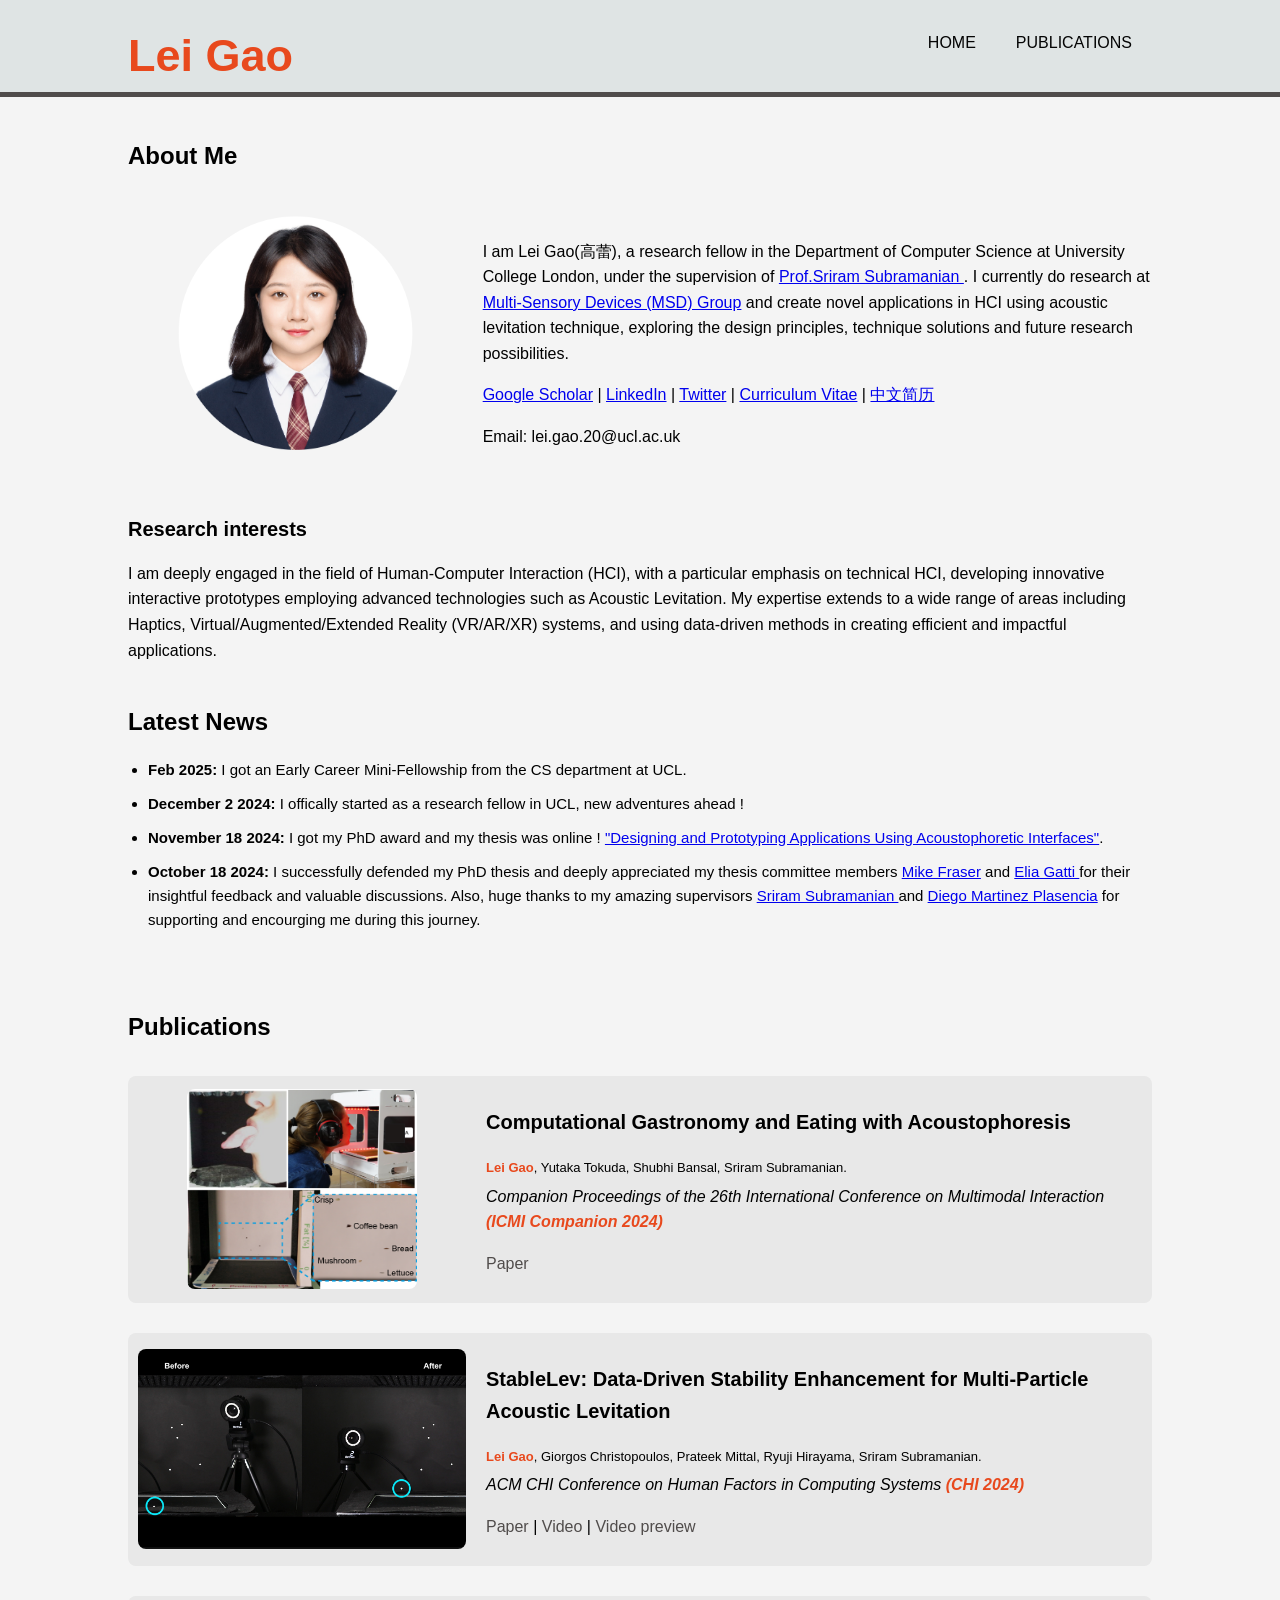
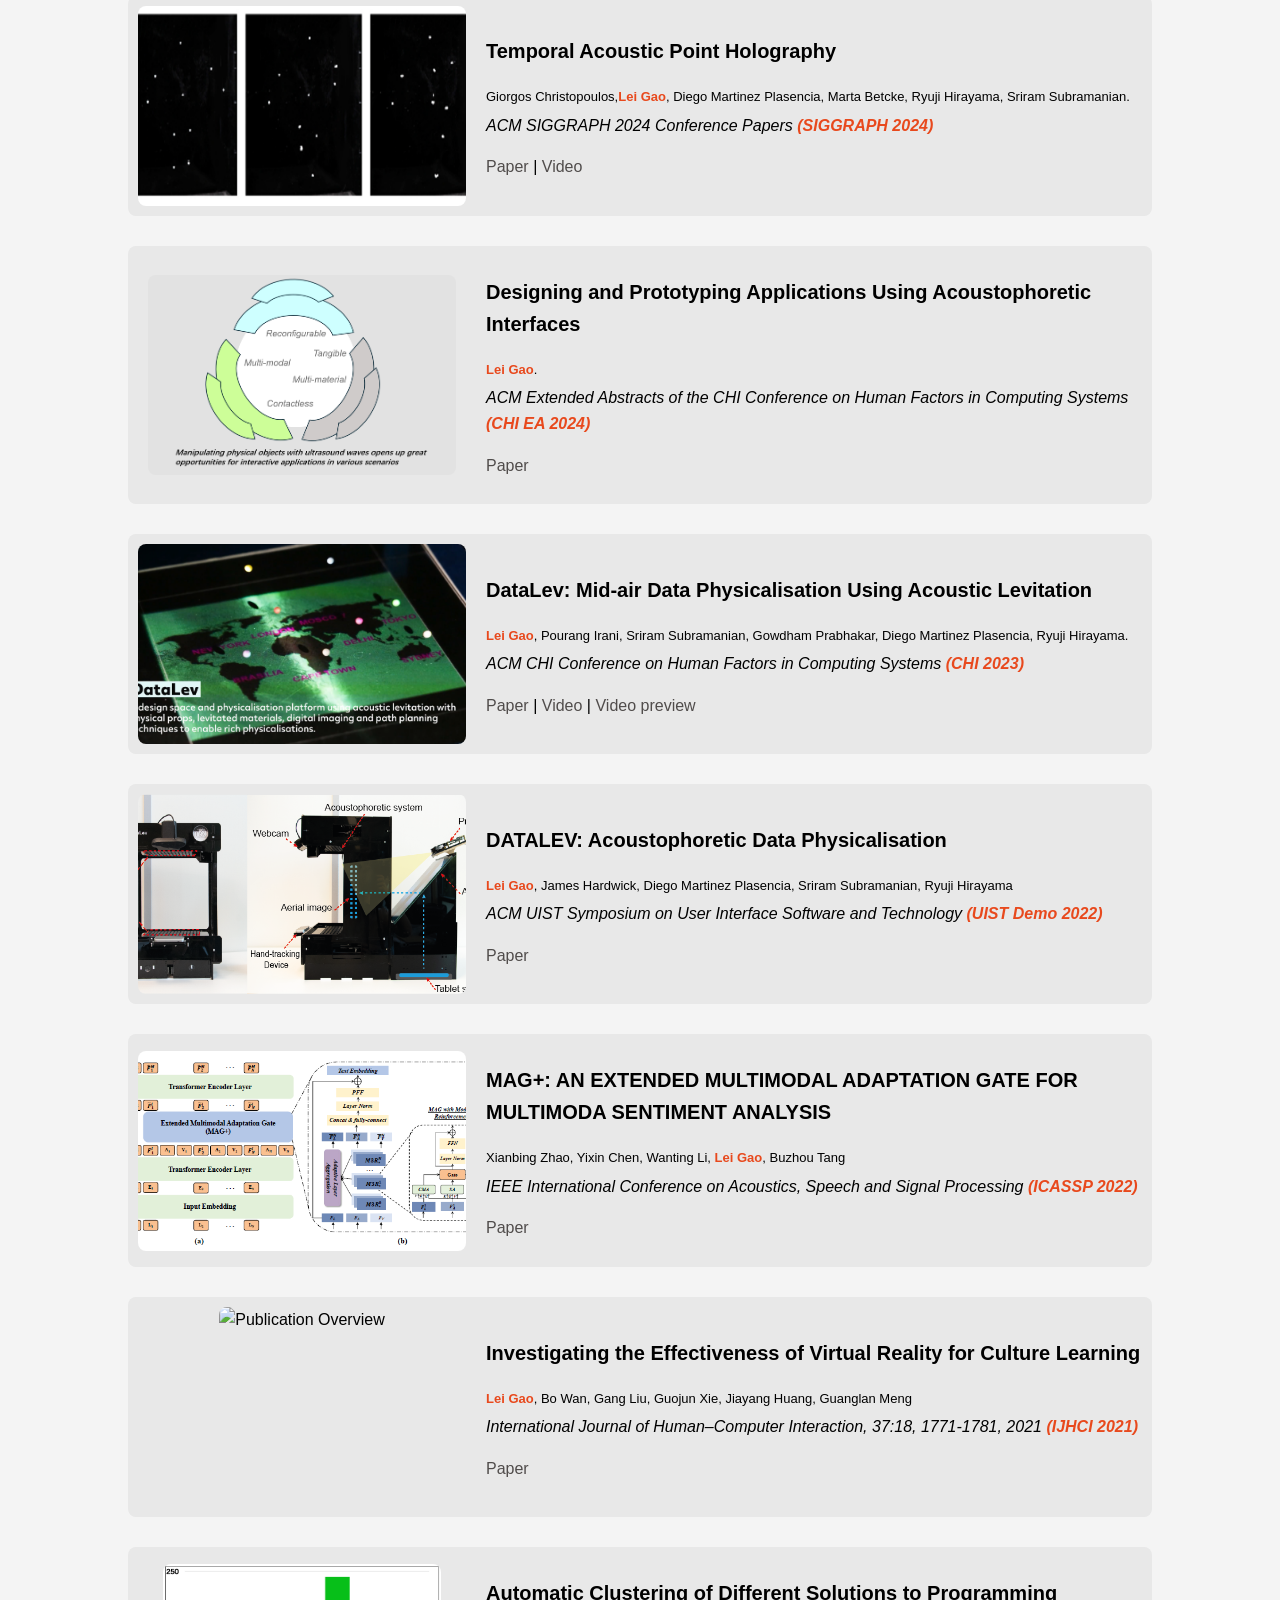
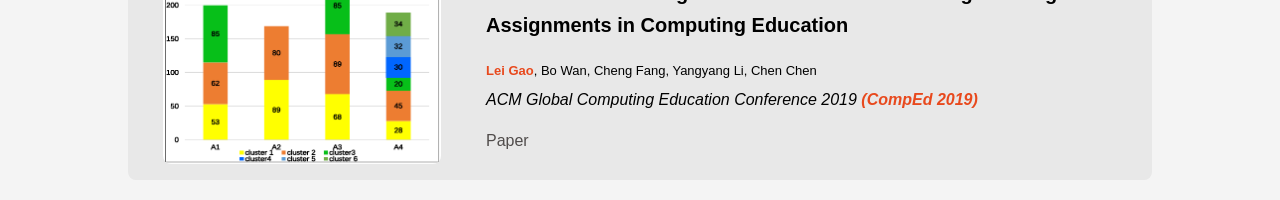
==== index.html @ 7f90e89c "Update CV" ====
<!DOCTYPE html>
<html>
<head>
    <title>Lei Gao's personal page</title>
    <style>
        body {
            font-family: Arial, sans-serif;
            line-height: 1.6;
            margin: 0;
            padding: 0;
            background-color: #f4f4f4;
        }

        .container {
            width: 80%;
            margin: auto;
            overflow: hidden;
           
        }

        header {
            background: #dfe4e4;
            color: white;
            padding-top: 20px;
            min-height: 70px;
            border-bottom: #504c4b 5px solid;
        }

        header a {
            color: #040404;
            text-decoration: none;
            text-transform: uppercase;
            font-size: 16px;
        }

        header ul {
            padding: 0;
            margin: 0;
            list-style: none;
            overflow: hidden;
        }

        header li {
            float: left;
            display: inline;
            padding: 0 20px 0 20px;
        }

        header #branding {
            float: left;
        }

        header #branding h1 {
            margin: 0;
            
        }

        header nav {
            float: right;
            margin-top: 10px;
        }

        header .highlight, header .current a {
            color: #e8491d;
            font-weight: bold;
            font-size: 45px;
        }

        header a:hover {
            color: #e8491d;
            font-weight: bold;
        }
        /* Additional styles for About Me section */
        .section-spacing
        {
            margin-top: 20px;
            margin-bottom: 40px;
        }


        .about-me {
            display: flex;
            align-items: center;
            margin-top: 30px;
        }

        .about-me .portrait {
            flex: 1;
            text-align: center;
        }

        .about-me .portrait img {
            border-radius: 50%;
            width: 250px;  /* Shrink portrait */
            height: 250px;
            object-fit: cover;
            margin-bottom: 20px; /* Add margin for spacing */
        }

        .about-me .info {
            flex: 2;
            padding-left: 20px;
        }

        .research-interest {
            margin-top: 30px;
        }

        .research-interest h3 {
            font-size: 20px;
            margin-bottom: 10px;
        }

        /* News Section */
        .news-section {
            margin-top: 40px;
        }

        .news-section h3 {
            font-size: 24px;
            margin-bottom: 15px;
            font-weight: bold;
        }

        .news-list {
            list-style-type: disc;
            padding-left: 20px;
        }

        .news-list li {
            margin-bottom: 10px;
            font-size: 15px;
        }

        .news-list strong {
            font-weight: bold;
        }


        /* New styles for Publications section */
        .publication {
            display: flex;
            align-items: center;
            margin-bottom: 20px;
            padding: 10px;
            background-color: #e8e8e8;
            border-radius: 8px;
            margin-top: 30px;
        }

        .publication .pub-figure {
            flex: 1;
            width: auto;
            max-width: 350px; /* Fixed width for the figure */
            height: 200px; /* Fixed height for the figure */
            text-align: center;
            overflow: hidden; /*prevents the overflow issues*/
            display: flex;
            align-items: center;
            justify-content: center;

            
        }

        .publication .pub-figure img {
            max-width: 100%;
            height: 100%;
            object-fit: cover; /* This will zoom in/out the image to cover the area */
            border-radius: 8px;
        }

        .publication .pub-info {
            flex: 2;
            padding-left: 20px;
        }

        .pub-info .title {
            font-weight: bold;
            font-size: 20px; 
        }

        .pub-info .authors {
            margin: 5px 0;
            font-size: 13px;
        }

        .pub-info .authors .highlight {
            font-weight: bold;
            color: #e8491d;
        }

        .pub-info .venue {
            font-style: italic;
            margin: 5px 0;
        }

        .pub-info .venue .highlight {
            font-weight: bold;
            color: #e8491d;
        }

        .pub-info a {
            text-decoration: none;
            color: #504c4b;
        }
        .pub-info a:hover {
            color: #e8491d; /* Color change on hover */
            text-decoration: underline; /* Underline on hover */
        }


    </style>
</head>
<body>
    <header>
        <div class="container">
            <div id="branding">
                <h1><span class="highlight">Lei Gao</span></h1>
            </div>
            <nav>
                <ul>
                    <li><a href="#Home">Home</a></li>
                    <!--<li><a href="#Research">Research</a></li>-->
                    <li><a href="#Publications">Publications</a></li>
                    
                </ul>
            </nav>
        </div>
    </header>

    <section id="Home" class="section-spacing">
        <div class="container" >
            <h2>About Me</h2>
            <div class="about-me">
                <div class="portrait">
                    <!-- Replace 'your-portrait.jpg' with your actual image file -->
                    <img src="my-portrait.png" alt="Lei Gao Portrait">
                </div>
                <div class="info">
                    <p>I am Lei Gao(高蕾), a research fellow in the Department of Computer Science at University College London, under the supervision of <a href=https://subramaniansri.github.io/ target="_blank"> Prof.Sriram Subramanian </a>. 
                        I currently do research at <a href=https://www.ucl.ac.uk/computer-science/research/research-groups/multi-sensory-devices>Multi-Sensory Devices (MSD) Group</a>  
                          and create novel applications in HCI using acoustic levitation technique, exploring the design principles, technique solutions and future research possibilities.</p>
                         
                         <p>
                            <a href="https://scholar.google.com/citations?user=eW2SUasAAAAJ&hl=en" target="_blank">Google Scholar</a> |
                            <a href="https://linkedin.com/in/leigao-oriana" target="_blank">LinkedIn</a> |
                            <a href="https://twitter.com/LeiGao_Oriana" target="_blank">Twitter</a> |
                            <a href="LeiGao_CV_English202504.pdf" target="_blank">Curriculum Vitae</a> |
                            <a href="LeiGao_CV_Chinese202504.pdf" target="_blank">中文简历</a>
                        </p>
                        <P>Email: lei.gao.20@ucl.ac.uk</P>

                </div>
            </div>

        <!-- Research Interest Section -->
        <div class="research-interest">
            <h3>Research interests</h3>
            <p>I am deeply engaged in the field of Human-Computer Interaction (HCI), with a particular emphasis on technical HCI, developing innovative interactive prototypes 
                employing advanced technologies such as Acoustic Levitation. My expertise extends to a wide range of areas including Haptics, 
                Virtual/Augmented/Extended Reality (VR/AR/XR) systems, and using data-driven methods in creating efficient and impactful applications.</p>
        </div>
        <!-- New Section: News -->
        <div class="news-section">
            <h3>Latest News</h3>
            <ul class="news-list">
                <li><strong>Feb 2025:</strong> I got an Early Career Mini-Fellowship from the CS department at UCL. </li>
                <li><strong>December 2 2024:</strong> I offically started as a research fellow in UCL, new adventures ahead !</li>
                <li><strong>November 18 2024:</strong> I got my PhD award and my thesis was online ! <a href=https://discovery.ucl.ac.uk/id/eprint/10200173/ target="_blank">"Designing and Prototyping Applications Using Acoustophoretic Interfaces"</a>.</li>
                <li><strong>October 18 2024:</strong> I successfully defended my PhD thesis and deeply appreciated my thesis committee members <a href=https://research-information.bris.ac.uk/en/persons/mike-fraser target="_blank">Mike Fraser</a> and <a href=https://profiles.ucl.ac.uk/93101-elia-gatti target="_blank">Elia Gatti </a> for their insightful feedback and valuable discussions. Also, huge thanks to my amazing supervisors <a href=https://subramaniansri.github.io/ target="_blank">Sriram Subramanian </a> and <a href=https://profiles.ucl.ac.uk/78485-diego-martinez-plasencia target="_blank">Diego Martinez Plasencia</a> for supporting and encourging me during this journey.</li>
            </ul>
        </div>
        </div>
    </section>

    <section id="Publications">
        <div class="container">
            <h2>Publications</h2>

            
            <div class="publication">
                <div class="pub-figure">
                   
                    <img src="ComputationalGastronomy_overview.png" alt="ComGas">
                </div>
                <div class="pub-info">
                    <p class="title">Computational Gastronomy and Eating with Acoustophoresis</p>
                    <p class="authors"><span class="highlight">Lei Gao</span>, Yutaka Tokuda, Shubhi Bansal, Sriram Subramanian.</p>
                    <p class="venue">Companion Proceedings of the 26th International Conference on Multimodal Interaction <span class="highlight">(ICMI Companion 2024)</span></p>
                    <p><a href="https://doi.org/10.1145/3686215.3686218" target="_blank">Paper</a> </p>
                </div>
            </div>

            <div class="publication">
                <div class="pub-figure">
                   
                    <img src="StableLev_overview.png" alt="StableLev">
                </div>
                <div class="pub-info">
                    <p class="title">StableLev: Data-Driven Stability Enhancement for Multi-Particle Acoustic Levitation</p>
                    <p class="authors"><span class="highlight">Lei Gao</span>, Giorgos Christopoulos, Prateek Mittal, Ryuji Hirayama, Sriram Subramanian.</p>
                    <p class="venue">ACM CHI Conference on Human Factors in Computing Systems <span class="highlight">(CHI 2024)</span></p>
                    <p><a href="https://doi.org/10.1145/3613904.3642286" target="_blank">Paper</a> | <a href="https://www.youtube.com/watch?v=Q9S14yGygNo" target="_blank">Video</a> | <a href="https://www.youtube.com/" target="_blank"> Video preview</a> </p>
                </div>
            </div>

            <div class="publication">
                <div class="pub-figure">
                   
                    <img src="Temporal_overview.png" alt="Temporal">
                </div>
                <div class="pub-info">
                    <p class="title">Temporal Acoustic Point Holography</p>
                    <p class="authors">Giorgos Christopoulos,<span class="highlight">Lei Gao</span>, Diego Martinez Plasencia, Marta Betcke, Ryuji Hirayama, Sriram Subramanian.</p>
                    <p class="venue">ACM SIGGRAPH 2024 Conference Papers <span class="highlight">(SIGGRAPH 2024)</span></p>
                    <p><a href="https://doi.org/10.1145/3641519.3657443" target="_blank">Paper</a> | <a href="https://www.youtube.com/" target="_blank">Video</a> </p>
                </div>
            </div>


            <div class="publication">
                <div class="pub-figure">
                   
                    <img src="DC_overview.png" alt="DC">
                </div>
                <div class="pub-info">
                    <p class="title">Designing and Prototyping Applications Using Acoustophoretic Interfaces</p>
                    <p class="authors"><span class="highlight">Lei Gao</span>.</p>
                    <p class="venue">ACM Extended Abstracts of the CHI Conference on Human Factors in Computing Systems <span class="highlight">(CHI EA 2024)</span></p>
                    <p><a href="https://doi.org/10.1145/3613905.3651135" target="_blank">Paper</a> </p>
                </div>
            </div>
        
            <div class="publication">
                <div class="pub-figure">
                   
                    <img src="DataLev_overview.png" alt="DataLev">
                </div>
                <div class="pub-info">
                    <p class="title">DataLev: Mid-air Data Physicalisation Using Acoustic Levitation</p>
                    <p class="authors"><span class="highlight">Lei Gao</span>, Pourang Irani, Sriram Subramanian, Gowdham Prabhakar, Diego Martinez Plasencia, Ryuji Hirayama.</p>
                    <p class="venue">ACM CHI Conference on Human Factors in Computing Systems <span class="highlight">(CHI 2023)</span></p>
                    <p><a href="https://dl.acm.org/doi/abs/10.1145/3544548.3581016" target="_blank">Paper</a> | <a href="https://www.youtube.com/watch?v=rcpRxDptM5w&ab_channel=Multi-SensoryDevicesGroup" target="_blank">Video</a> | <a href="https://www.youtube.com/watch?v=LtFFaiOxqZ0&ab_channel=ACMSIGCHI" target="_blank"> Video preview</a> </p>
                </div>
            </div>

            <div class="publication">
                <div class="pub-figure">
                
                    <img src="DataLev_demo_overview.png" alt="Publication Overview">
                </div>
                <div class="pub-info">
                    <p class="title">DATALEV: Acoustophoretic Data Physicalisation</p>
                    <p class="authors"> <span class="highlight">Lei Gao</span>, James Hardwick, Diego Martinez Plasencia, Sriram Subramanian, Ryuji Hirayama</p>
                    <p class="venue">ACM UIST Symposium on User Interface Software and Technology <span class="highlight">(UIST Demo 2022)</span></p>
                    <p><a href="https://dl.acm.org/doi/abs/10.1145/3526114.3558638" target="_blank">Paper</a> </p>
                </div>
            </div>

            <div class="publication">
                <div class="pub-figure">
                 
                    <img src="MAG_overview.png" alt="Publication Overview">
                </div>
                <div class="pub-info">
                    <p class="title">MAG+: AN EXTENDED MULTIMODAL ADAPTATION GATE FOR MULTIMODA SENTIMENT ANALYSIS</p>
                    <p class="authors">Xianbing Zhao, Yixin Chen, Wanting Li, <span class="highlight">Lei Gao</span>, Buzhou Tang</p>
                    <p class="venue">IEEE International Conference on Acoustics, Speech and Signal Processing <span class="highlight">(ICASSP 2022)</span></p>
                    <p><a href="https://ieeexplore.ieee.org/abstract/document/9746536" target="_blank">Paper</a> </p>
                </div>
            </div>

            <div class="publication">
                <div class="pub-figure">
                
                    <img src="VRculture_overview.png" alt="Publication Overview">
                </div>
                <div class="pub-info">
                    <p class="title">Investigating the Effectiveness of Virtual Reality for Culture Learning</p>
                    <p class="authors"><span class="highlight">Lei Gao</span>, Bo Wan, Gang Liu, Guojun Xie, Jiayang Huang, Guanglan Meng</p>
                    <p class="venue">International Journal of Human–Computer Interaction, 37:18, 1771-1781, 2021 <span class="highlight">(IJHCI 2021)</span></p>
                    <p><a href="https://doi.org/10.1080/10447318.2021.1913858" target="_blank">Paper</a></p>
                </div>
            </div>

            <div class="publication">
                <div class="pub-figure">
   
                    <img src="Clustering_overview.png" alt="Publication Overview">
                </div>
                <div class="pub-info">
                    <p class="title">Automatic Clustering of Different Solutions to Programming Assignments in Computing Education</p>
                    <p class="authors"><span class="highlight">Lei Gao</span>, Bo Wan, Cheng Fang, Yangyang Li, Chen Chen</p>
                    <p class="venue">ACM Global Computing Education Conference 2019 <span class="highlight">(CompEd 2019)</span></p>
                    <p><a href="https://dl.acm.org/doi/abs/10.1145/3300115.3309515" target="_blank">Paper</a></p>
                    
                </div>
            </div>

            <!-- End of publication block -->
        </div>
    </section>

</body>
</html>
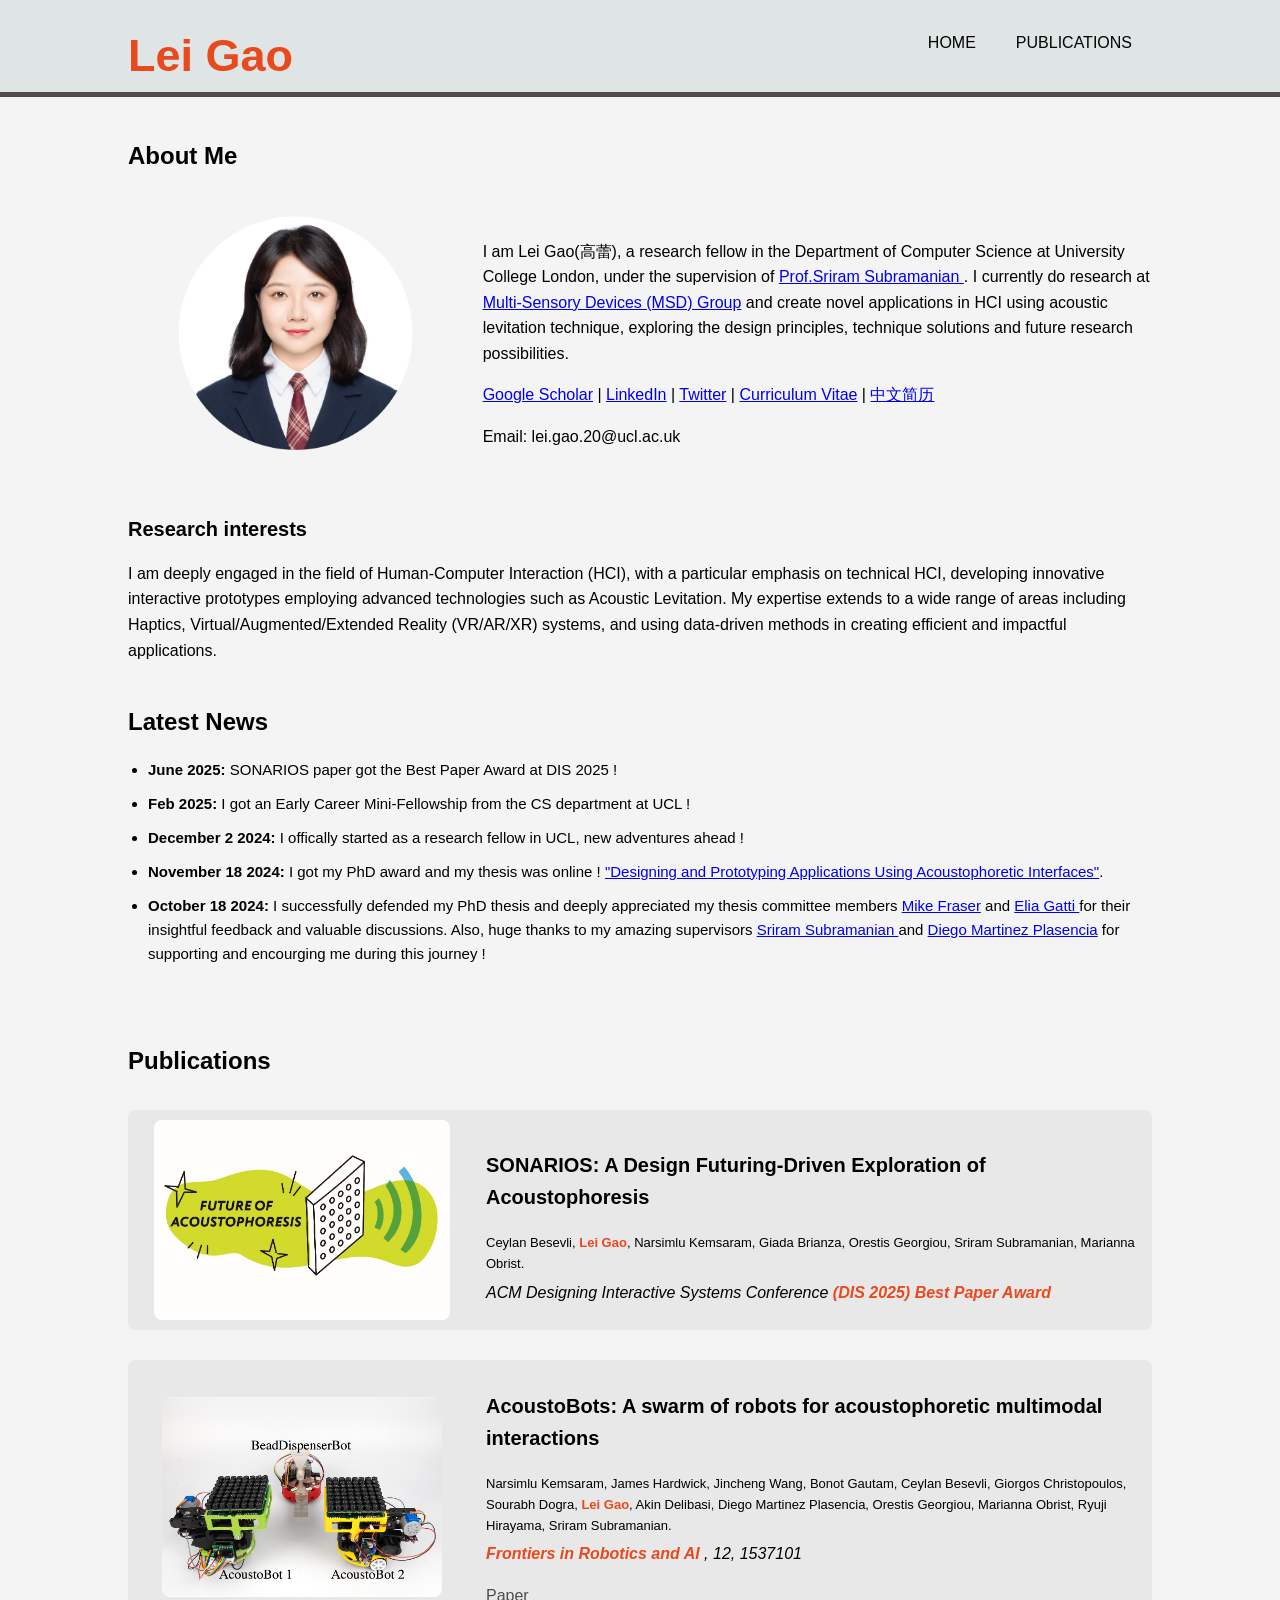
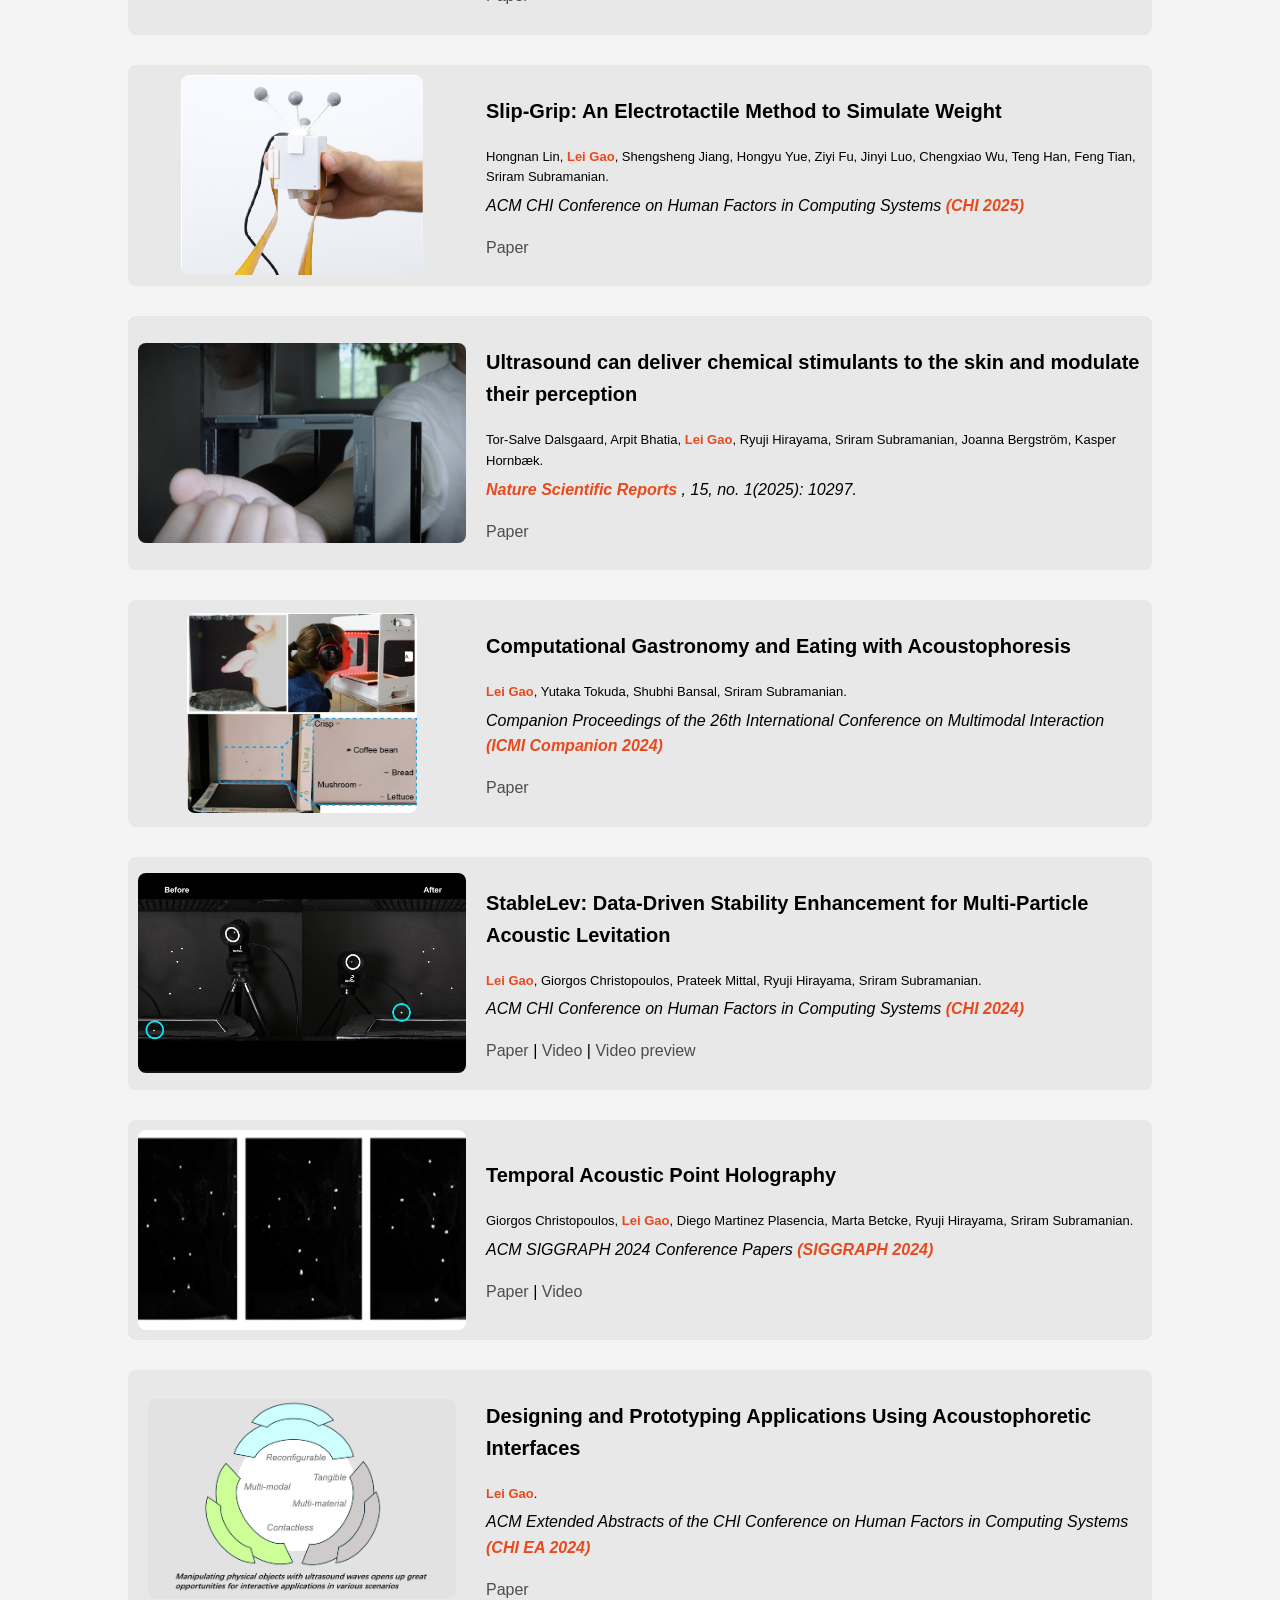
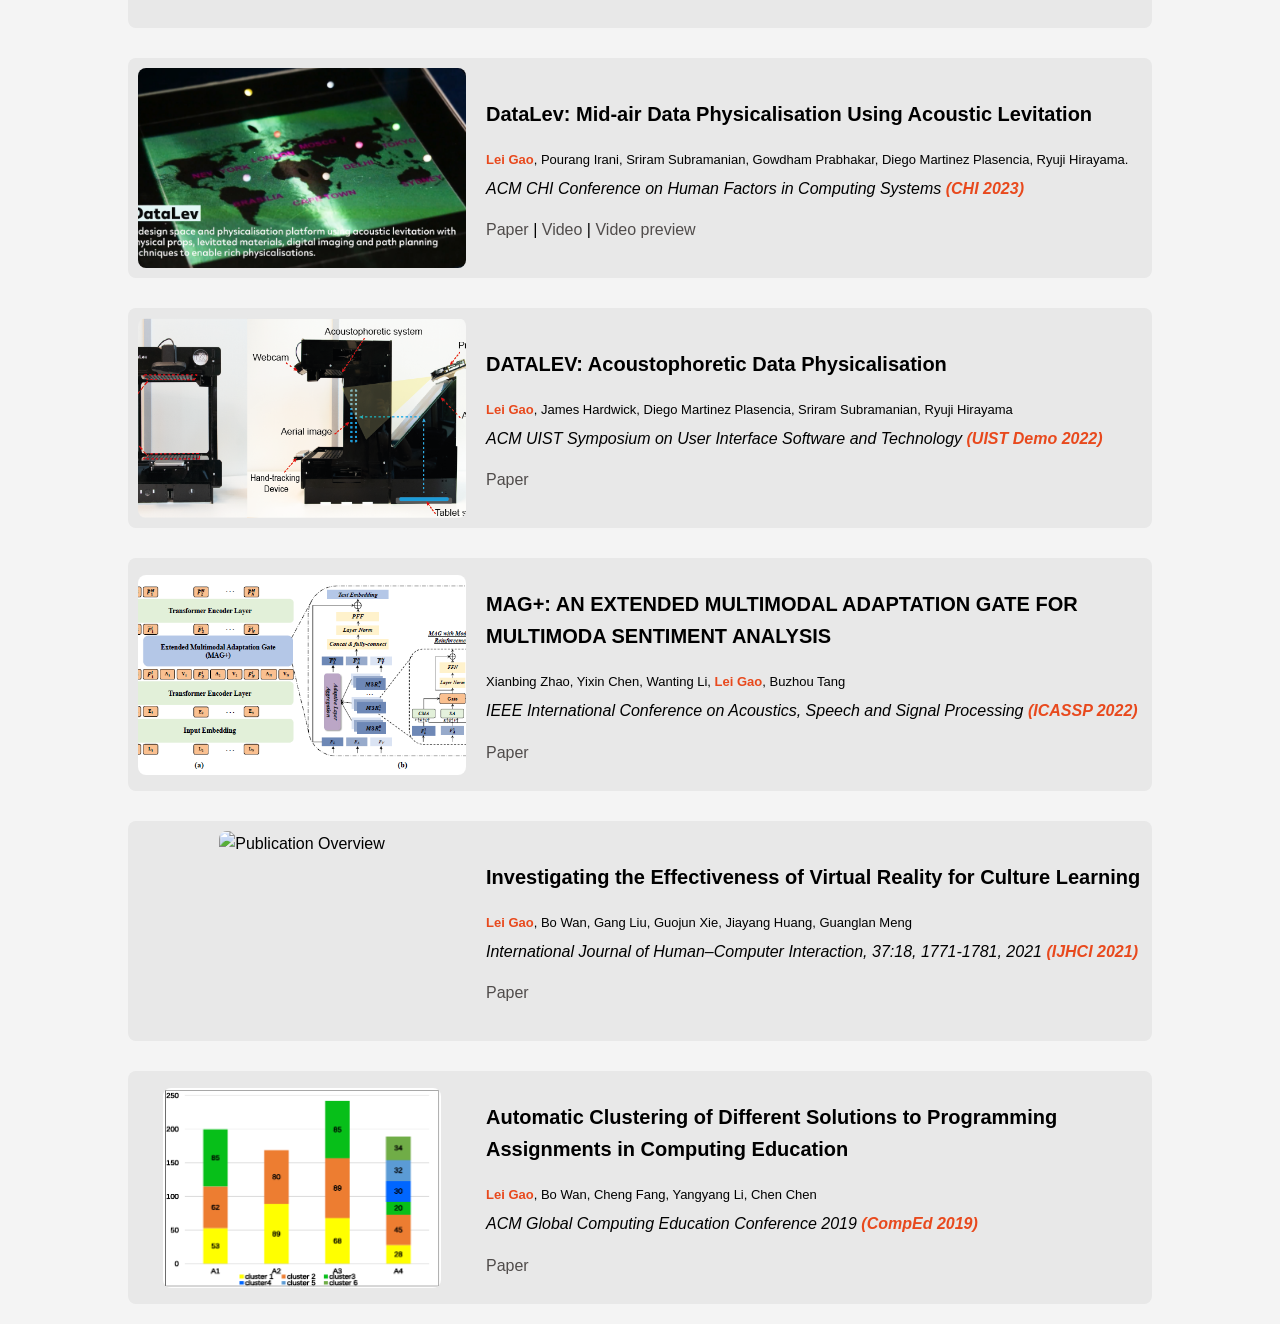
==== commit c2f8657e: "Update_202506" ====
--- a/index.html
+++ b/index.html
@@ -245,8 +245,8 @@
                             <a href="https://scholar.google.com/citations?user=eW2SUasAAAAJ&hl=en" target="_blank">Google Scholar</a> |
                             <a href="https://linkedin.com/in/leigao-oriana" target="_blank">LinkedIn</a> |
                             <a href="https://twitter.com/LeiGao_Oriana" target="_blank">Twitter</a> |
-                            <a href="LeiGao_CV_English202504.pdf" target="_blank">Curriculum Vitae</a> |
-                            <a href="LeiGao_CV_Chinese202504.pdf" target="_blank">中文简历</a>
+                            <a href="LeiGao_CV_English202506.pdf" target="_blank">Curriculum Vitae</a> |
+                            <a href="LeiGao_CV_Chinese202506.pdf" target="_blank">中文简历</a>
                         </p>
                         <P>Email: lei.gao.20@ucl.ac.uk</P>
 
@@ -264,10 +264,11 @@
         <div class="news-section">
             <h3>Latest News</h3>
             <ul class="news-list">
-                <li><strong>Feb 2025:</strong> I got an Early Career Mini-Fellowship from the CS department at UCL. </li>
+                <li><strong>June 2025:</strong> SONARIOS paper got the Best Paper Award at DIS 2025 ! </li>
+                <li><strong>Feb 2025:</strong> I got an Early Career Mini-Fellowship from the CS department at UCL ! </li>
                 <li><strong>December 2 2024:</strong> I offically started as a research fellow in UCL, new adventures ahead !</li>
                 <li><strong>November 18 2024:</strong> I got my PhD award and my thesis was online ! <a href=https://discovery.ucl.ac.uk/id/eprint/10200173/ target="_blank">"Designing and Prototyping Applications Using Acoustophoretic Interfaces"</a>.</li>
-                <li><strong>October 18 2024:</strong> I successfully defended my PhD thesis and deeply appreciated my thesis committee members <a href=https://research-information.bris.ac.uk/en/persons/mike-fraser target="_blank">Mike Fraser</a> and <a href=https://profiles.ucl.ac.uk/93101-elia-gatti target="_blank">Elia Gatti </a> for their insightful feedback and valuable discussions. Also, huge thanks to my amazing supervisors <a href=https://subramaniansri.github.io/ target="_blank">Sriram Subramanian </a> and <a href=https://profiles.ucl.ac.uk/78485-diego-martinez-plasencia target="_blank">Diego Martinez Plasencia</a> for supporting and encourging me during this journey.</li>
+                <li><strong>October 18 2024:</strong> I successfully defended my PhD thesis and deeply appreciated my thesis committee members <a href=https://research-information.bris.ac.uk/en/persons/mike-fraser target="_blank">Mike Fraser</a> and <a href=https://profiles.ucl.ac.uk/93101-elia-gatti target="_blank">Elia Gatti </a> for their insightful feedback and valuable discussions. Also, huge thanks to my amazing supervisors <a href=https://subramaniansri.github.io/ target="_blank">Sriram Subramanian </a> and <a href=https://profiles.ucl.ac.uk/78485-diego-martinez-plasencia target="_blank">Diego Martinez Plasencia</a> for supporting and encourging me during this journey !</li>
             </ul>
         </div>
         </div>
@@ -277,7 +278,58 @@
         <div class="container">
             <h2>Publications</h2>
 
-            
+            <div class="publication">
+                <div class="pub-figure">
+                   
+                    <img src="SONARIOS_overview.png" alt="Sonarios">
+                </div>
+                <div class="pub-info">
+                    <p class="title"> SONARIOS: A Design Futuring-Driven Exploration of Acoustophoresis</p>
+                    <p class="authors"> Ceylan Besevli, <span class="highlight">Lei Gao</span>, Narsimlu Kemsaram, Giada Brianza, Orestis Georgiou, Sriram Subramanian, Marianna Obrist.</p>
+                    <p class="venue"> ACM Designing Interactive Systems Conference <span class="highlight">(DIS 2025)</span> <span class="highlight">Best Paper Award</span></p>
+                </div>
+            </div>
+
+            <div class="publication">
+                <div class="pub-figure">
+                   
+                    <img src="AcoustoBots_overview.png" alt="AcoustoBots">
+                </div>
+                <div class="pub-info">
+                    <p class="title"> AcoustoBots: A swarm of robots for acoustophoretic multimodal interactions</p>
+                    <p class="authors">Narsimlu Kemsaram, James Hardwick, Jincheng Wang, Bonot Gautam, Ceylan Besevli, Giorgos Christopoulos, Sourabh Dogra, <span class="highlight">Lei Gao</span>,  Akin Delibasi, Diego Martinez Plasencia, Orestis Georgiou, Marianna Obrist, Ryuji Hirayama, Sriram Subramanian.</p>
+                    <p class="venue"><span class="highlight">Frontiers in Robotics and AI</span> , 12, 1537101 </p>
+                    <p><a href="https://doi.org/10.3389/frobt.2025.1537101" target="_blank">Paper</a> </p>
+                </div>
+            </div>
+
+            <div class="publication">
+                <div class="pub-figure">
+                   
+                    <img src="Slip-Grip_overview.png" alt="Slip-Grip">
+                </div>
+                <div class="pub-info">
+                    <p class="title"> Slip-Grip: An Electrotactile Method to Simulate Weight</p>
+                    <p class="authors"> Hongnan Lin, <span class="highlight">Lei Gao</span>, Shengsheng Jiang, Hongyu Yue, Ziyi Fu, Jinyi Luo, Chengxiao Wu, Teng Han, Feng Tian, Sriram Subramanian.</p>
+                    <p class="venue">ACM CHI Conference on Human Factors in Computing Systems <span class="highlight">(CHI 2025)</span></p>
+                    <p><a href="https://doi.org/10.1145/3706598.3713361" target="_blank">Paper</a> </p>
+                </div>
+            </div>
+
+            <div class="publication">
+                <div class="pub-figure">
+                   
+                    <img src="ChemicalHaptics_overview.png" alt="ChemicalHaptics">
+                </div>
+                <div class="pub-info">
+                    <p class="title"> Ultrasound can deliver chemical stimulants to the skin and modulate their perception</p>
+                    <p class="authors">Tor-Salve Dalsgaard, Arpit Bhatia, <span class="highlight">Lei Gao</span>,  Ryuji Hirayama, Sriram Subramanian, Joanna Bergström, Kasper Hornbæk.</p>
+                    <p class="venue"><span class="highlight">Nature Scientific Reports</span> , 15, no. 1(2025): 10297. </p>
+                    <p><a href="https://doi.org/10.1038/s41598-025-94463-7" target="_blank">Paper</a> </p>
+                </div>
+            </div>
+
+
             <div class="publication">
                 <div class="pub-figure">
                    
@@ -311,7 +363,7 @@
                 </div>
                 <div class="pub-info">
                     <p class="title">Temporal Acoustic Point Holography</p>
-                    <p class="authors">Giorgos Christopoulos,<span class="highlight">Lei Gao</span>, Diego Martinez Plasencia, Marta Betcke, Ryuji Hirayama, Sriram Subramanian.</p>
+                    <p class="authors">Giorgos Christopoulos, <span class="highlight">Lei Gao</span>, Diego Martinez Plasencia, Marta Betcke, Ryuji Hirayama, Sriram Subramanian.</p>
                     <p class="venue">ACM SIGGRAPH 2024 Conference Papers <span class="highlight">(SIGGRAPH 2024)</span></p>
                     <p><a href="https://doi.org/10.1145/3641519.3657443" target="_blank">Paper</a> | <a href="https://www.youtube.com/" target="_blank">Video</a> </p>
                 </div>
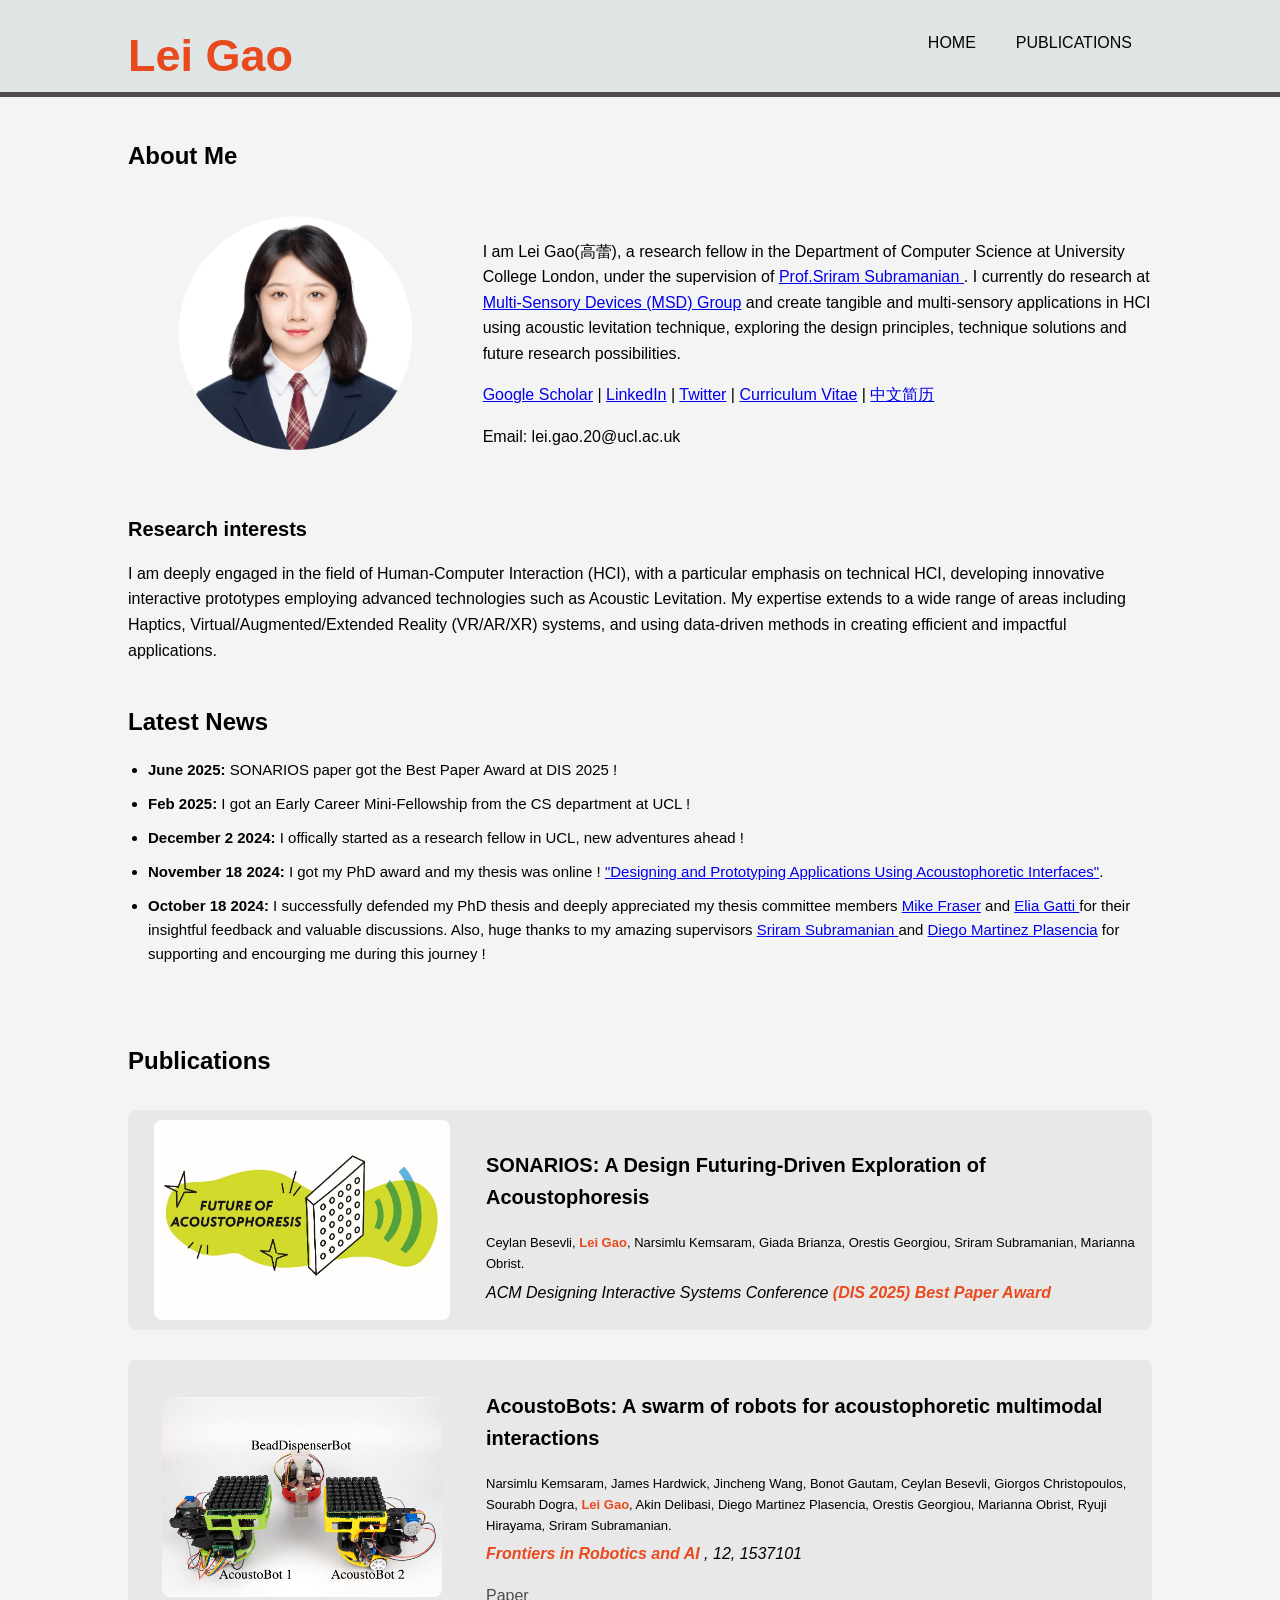
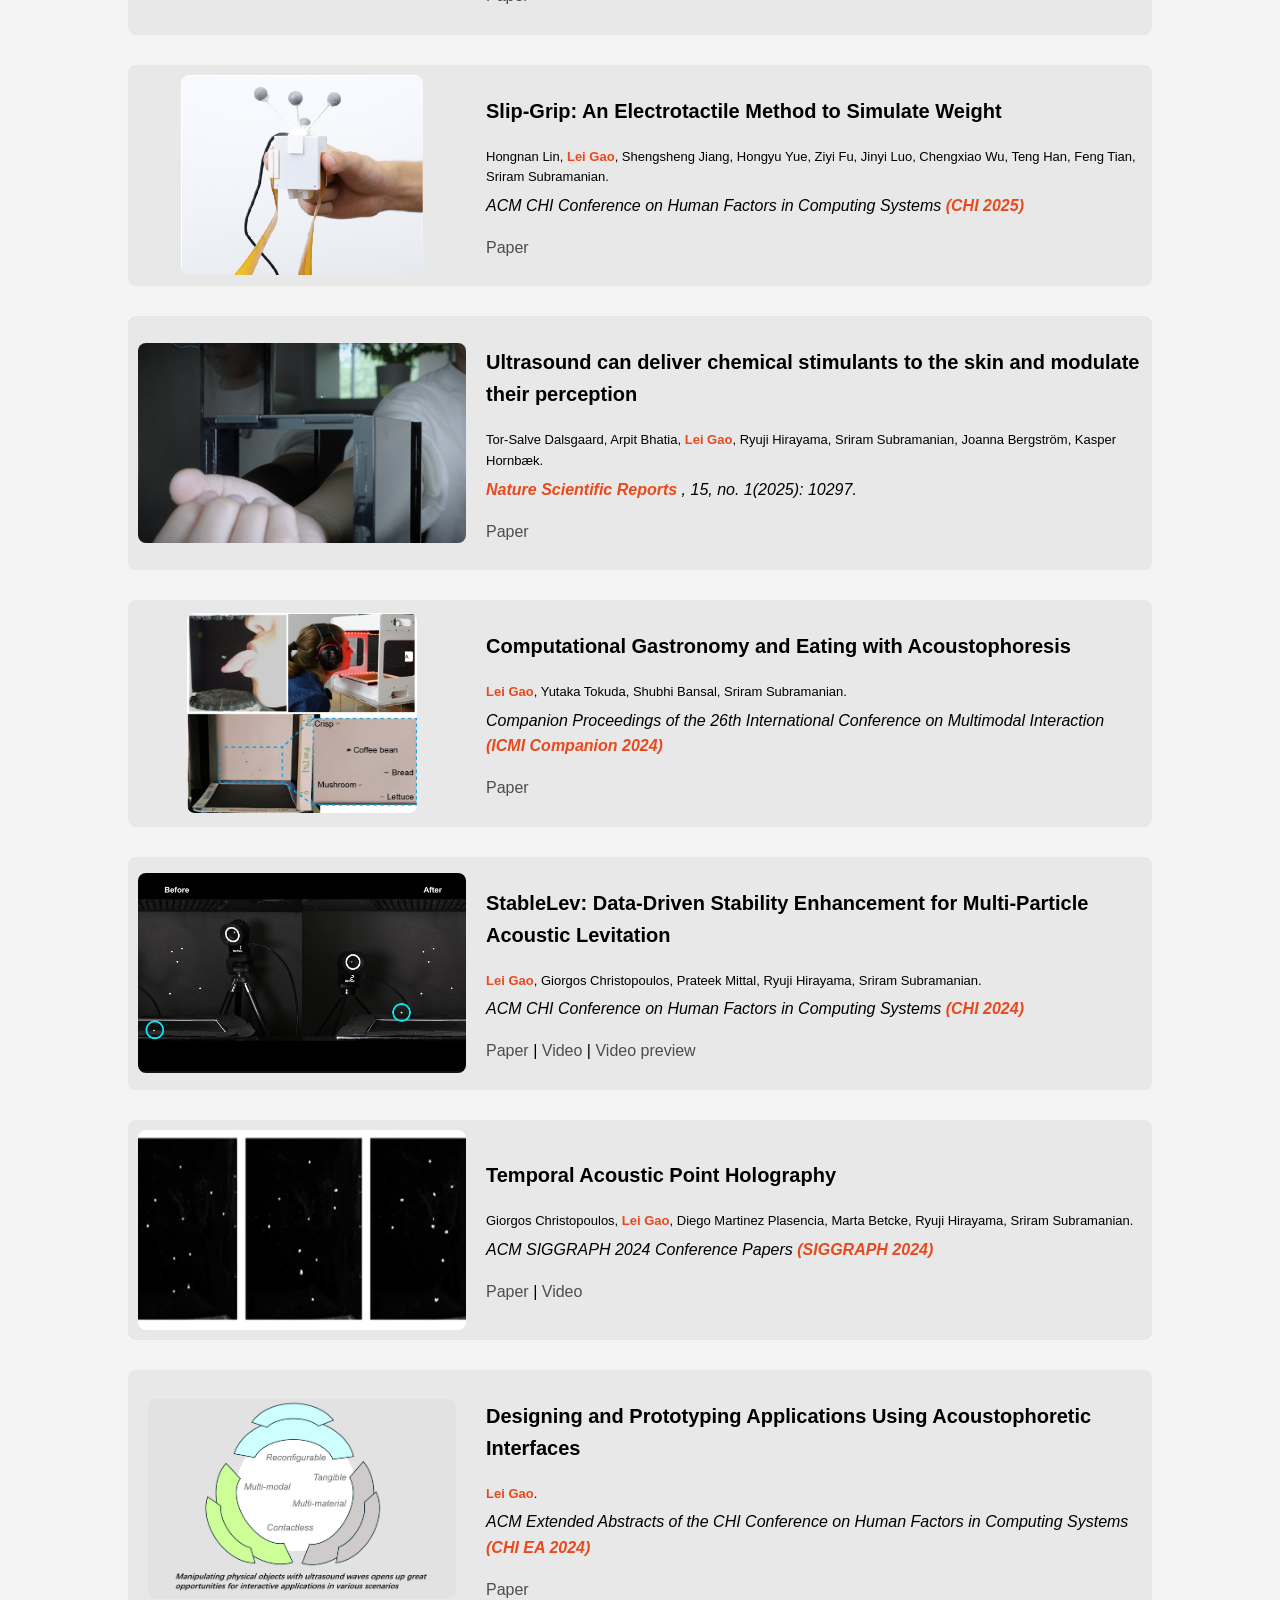
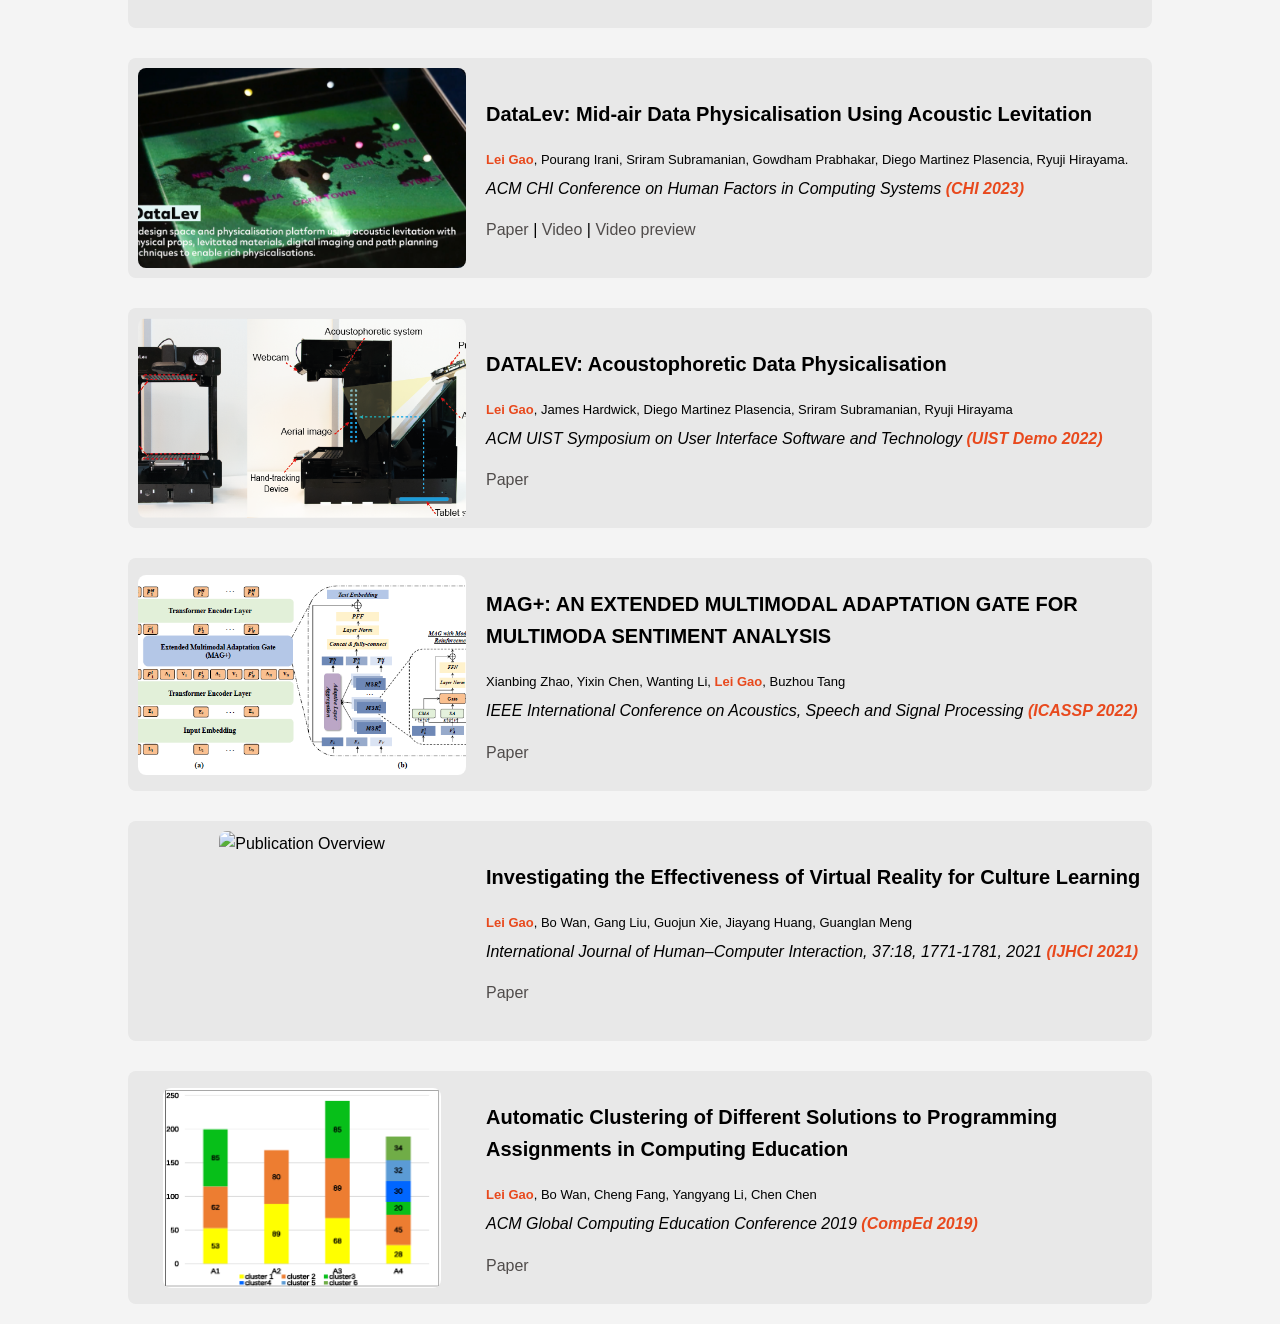
==== commit 9fd3a20b: "Update index.html update bio" ====
--- a/index.html
+++ b/index.html
@@ -239,14 +239,14 @@
                 <div class="info">
                     <p>I am Lei Gao(高蕾), a research fellow in the Department of Computer Science at University College London, under the supervision of <a href=https://subramaniansri.github.io/ target="_blank"> Prof.Sriram Subramanian </a>. 
                         I currently do research at <a href=https://www.ucl.ac.uk/computer-science/research/research-groups/multi-sensory-devices>Multi-Sensory Devices (MSD) Group</a>  
-                          and create novel applications in HCI using acoustic levitation technique, exploring the design principles, technique solutions and future research possibilities.</p>
+                          and create tangible and multi-sensory applications in HCI using acoustic levitation technique, exploring the design principles, technique solutions and future research possibilities.</p>
                          
                          <p>
                             <a href="https://scholar.google.com/citations?user=eW2SUasAAAAJ&hl=en" target="_blank">Google Scholar</a> |
                             <a href="https://linkedin.com/in/leigao-oriana" target="_blank">LinkedIn</a> |
                             <a href="https://twitter.com/LeiGao_Oriana" target="_blank">Twitter</a> |
-                            <a href="LeiGao_CV_English202506.pdf" target="_blank">Curriculum Vitae</a> |
-                            <a href="LeiGao_CV_Chinese202506.pdf" target="_blank">中文简历</a>
+                            <a href="LeiGao_CV_English202510.pdf" target="_blank">Curriculum Vitae</a> |
+                            <a href="LeiGao_CV_Chinese202510.pdf" target="_blank">中文简历</a>
                         </p>
                         <P>Email: lei.gao.20@ucl.ac.uk</P>
 
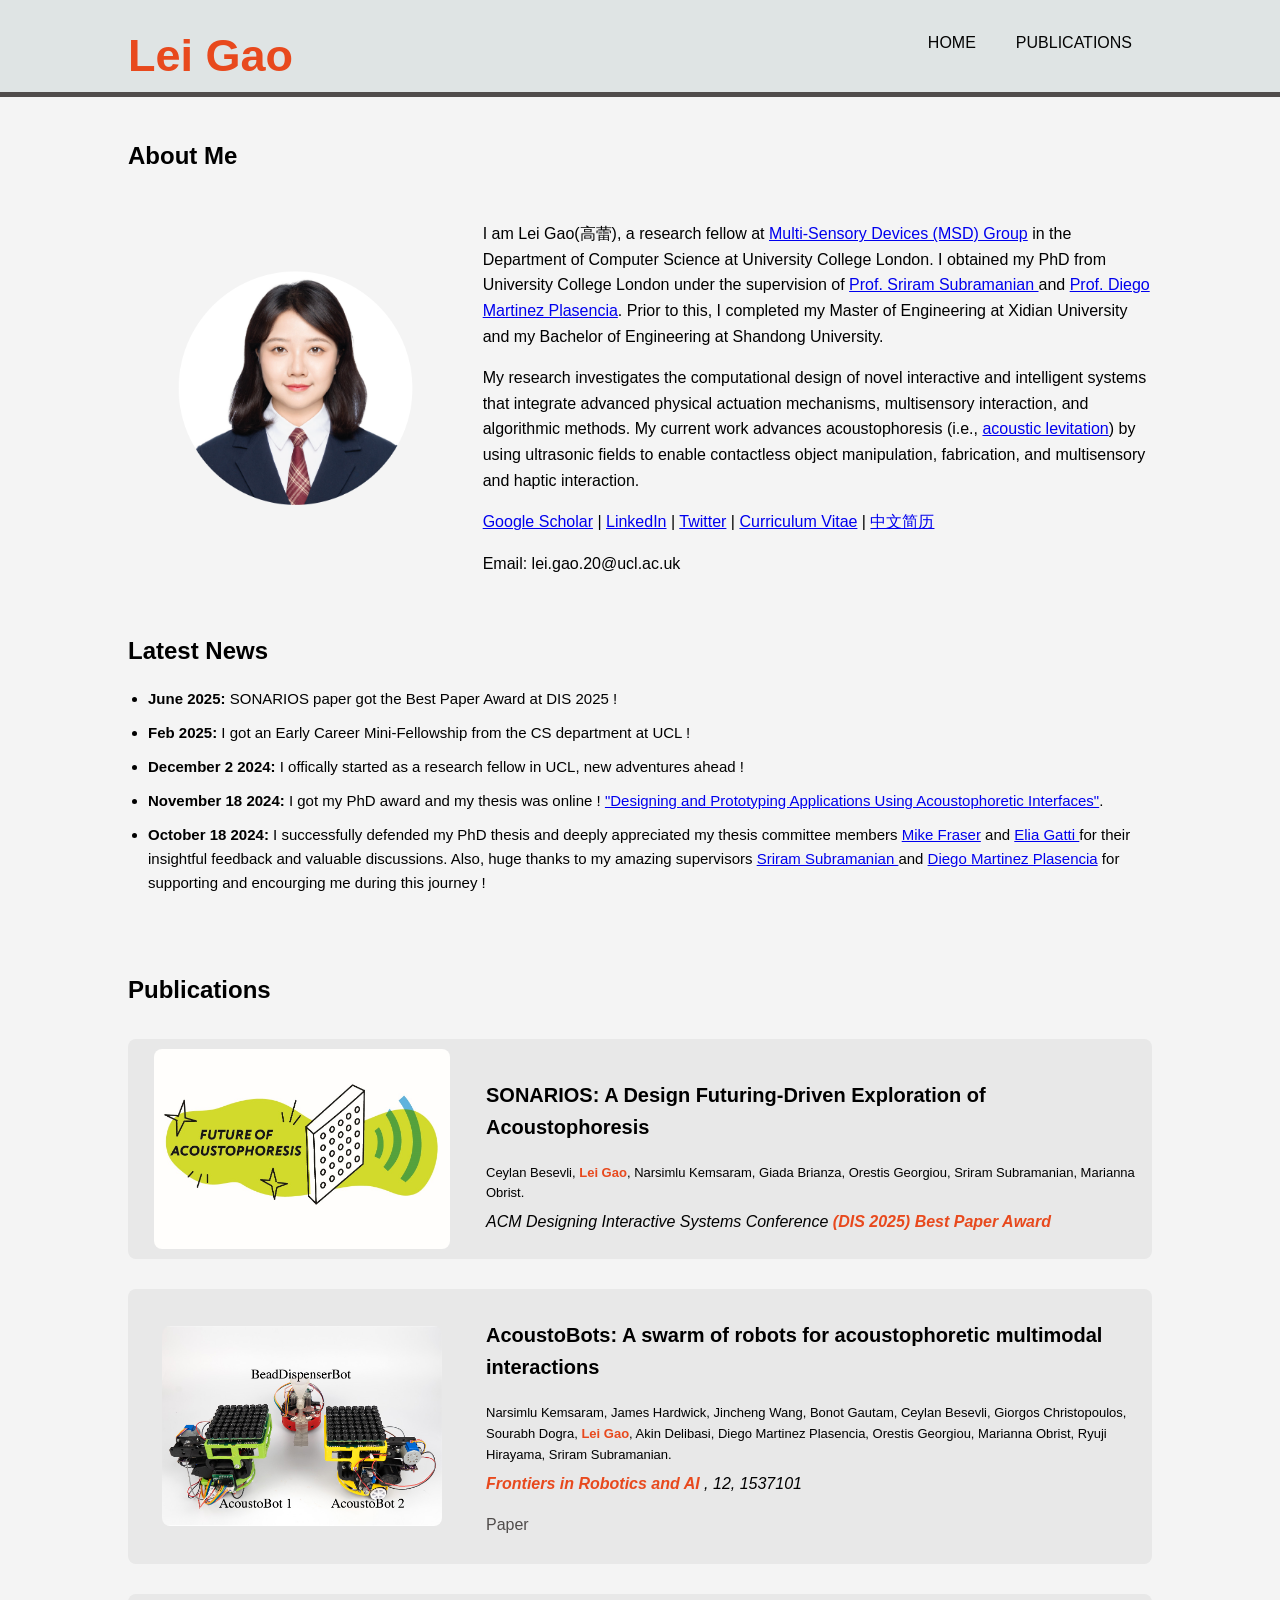
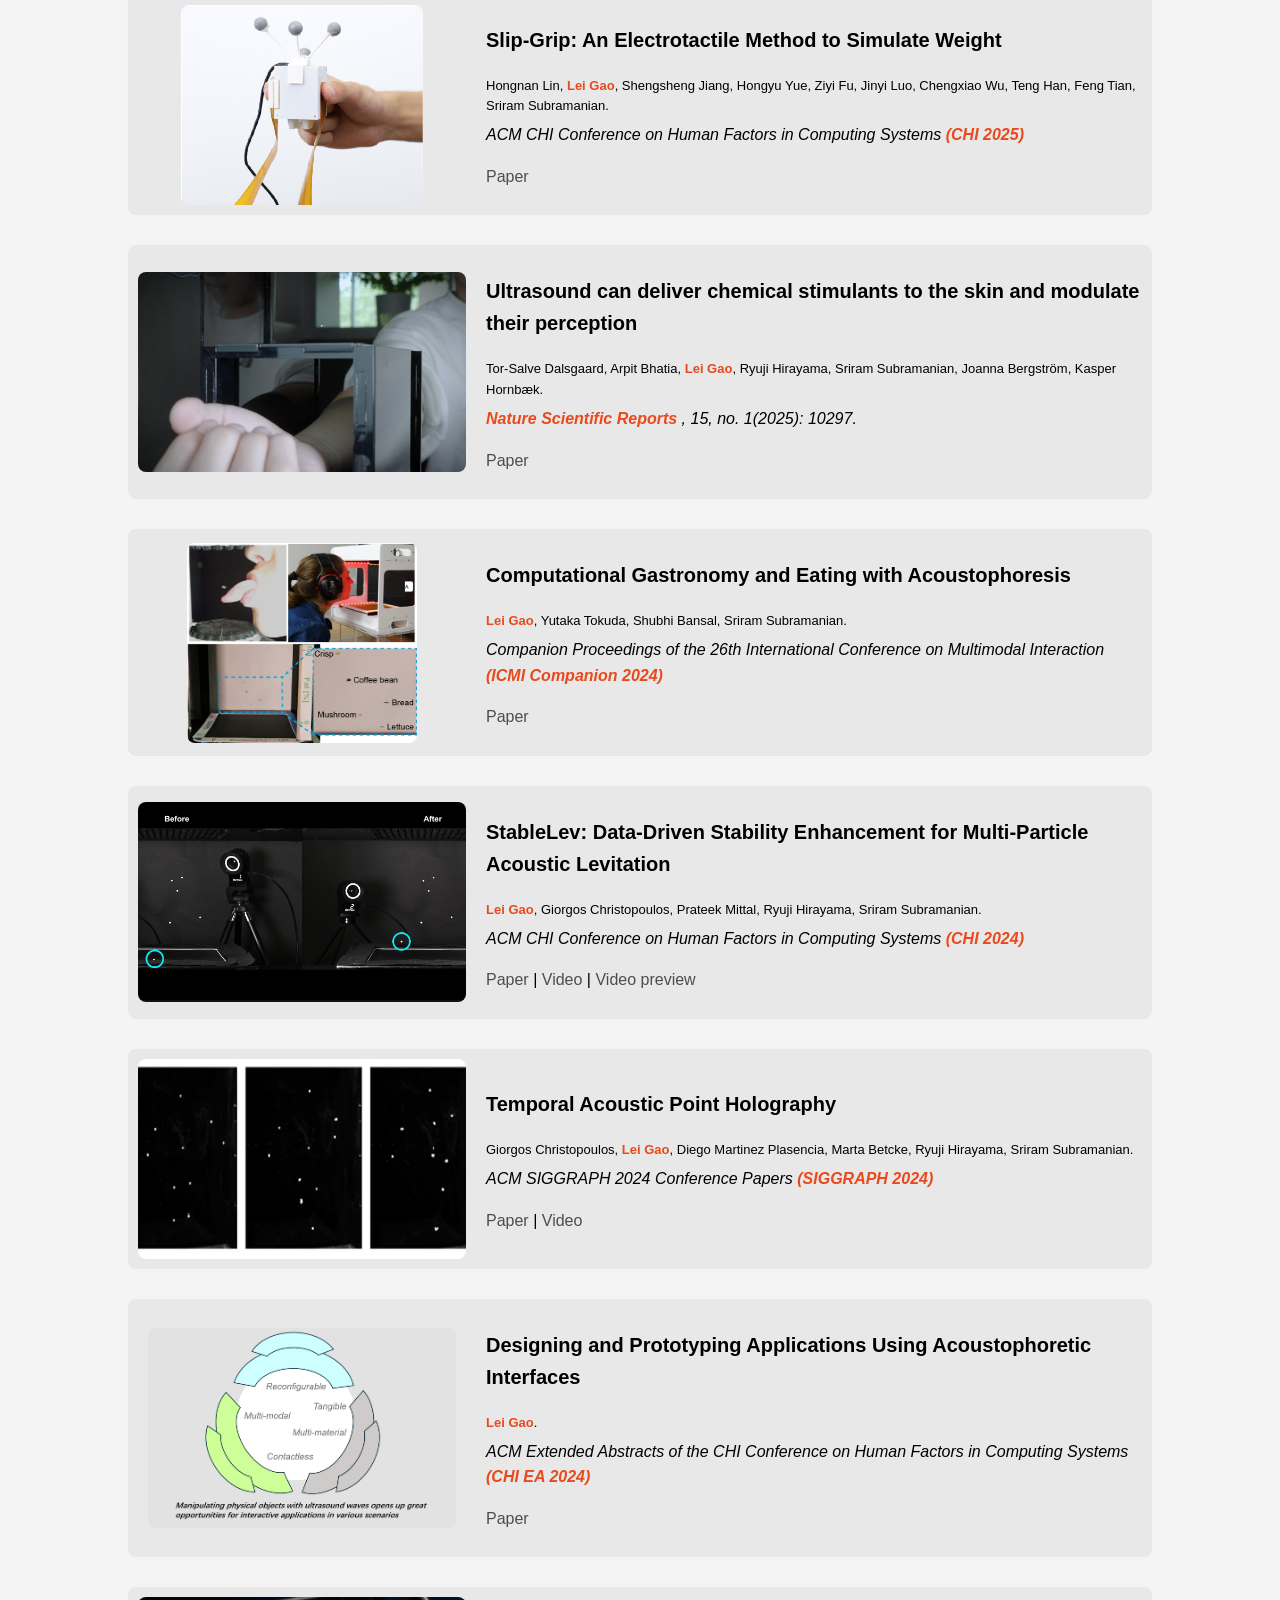
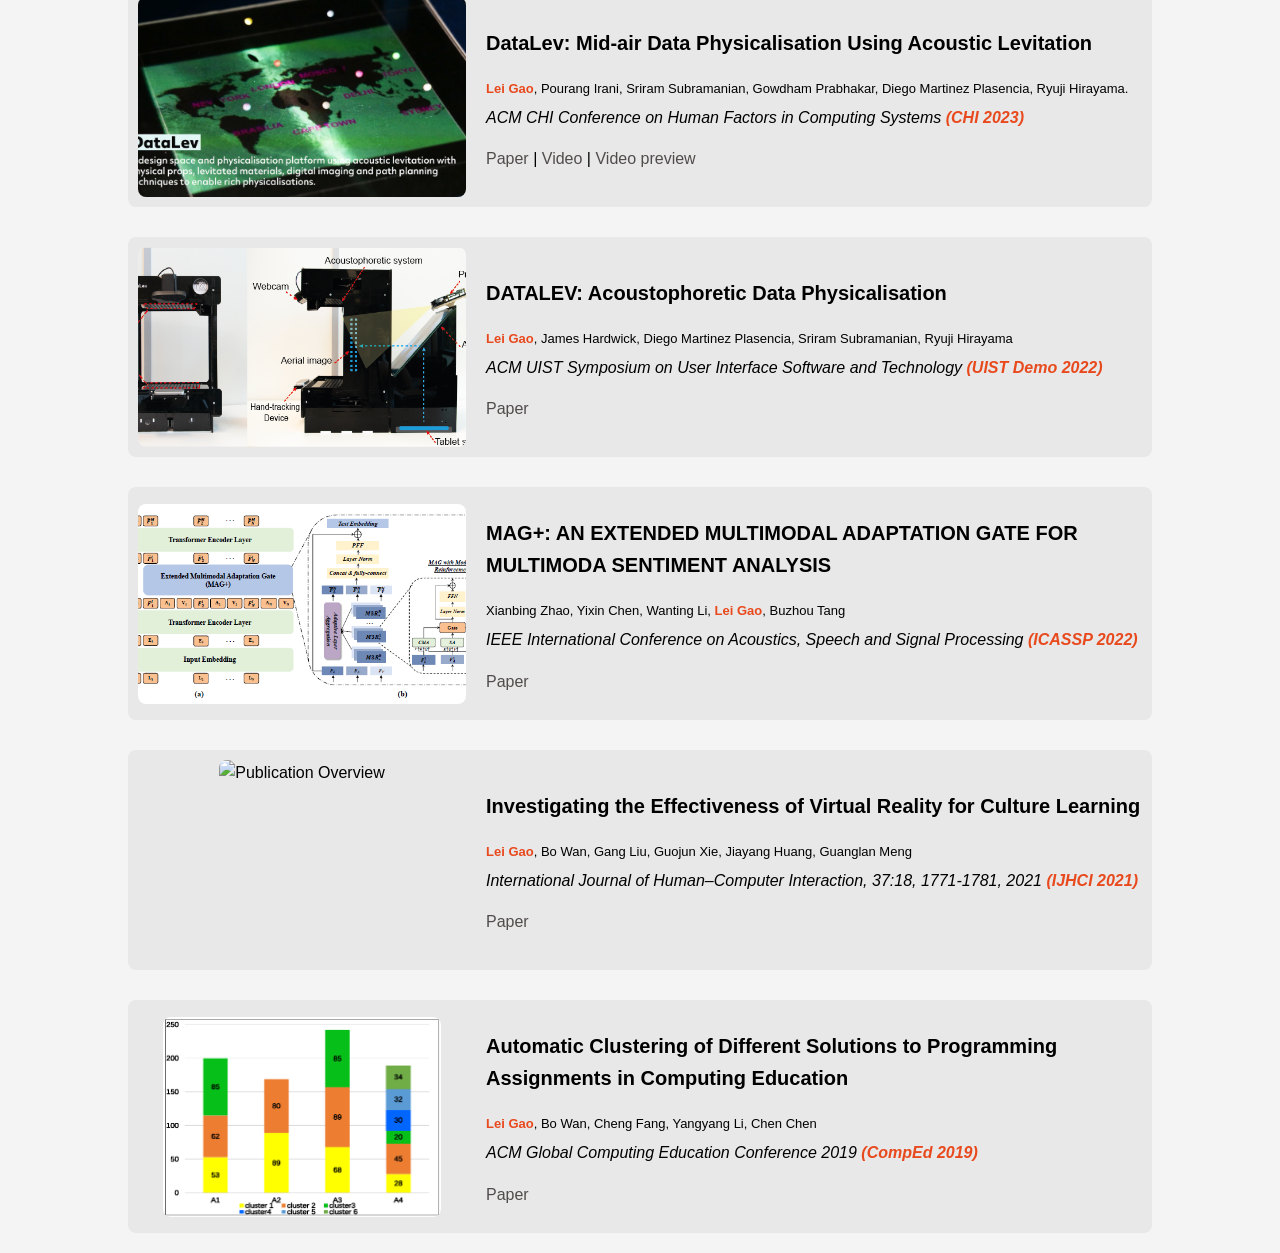
==== commit 1554f2cd: "update_2026.Feb" ====
--- a/index.html
+++ b/index.html
@@ -237,29 +237,23 @@
                     <img src="my-portrait.png" alt="Lei Gao Portrait">
                 </div>
                 <div class="info">
-                    <p>I am Lei Gao(高蕾), a research fellow in the Department of Computer Science at University College London, under the supervision of <a href=https://subramaniansri.github.io/ target="_blank"> Prof.Sriram Subramanian </a>. 
-                        I currently do research at <a href=https://www.ucl.ac.uk/computer-science/research/research-groups/multi-sensory-devices>Multi-Sensory Devices (MSD) Group</a>  
-                          and create tangible and multi-sensory applications in HCI using acoustic levitation technique, exploring the design principles, technique solutions and future research possibilities.</p>
+                    <p>I am Lei Gao(高蕾), a research fellow at <a href=https://www.ucl.ac.uk/computer-science/research/research-groups/multi-sensory-devices>Multi-Sensory Devices (MSD) Group</a>   in the Department of Computer Science at University College London.  
+                        I obtained my PhD from University College London under the supervision of <a href=https://subramaniansri.github.io/ target="_blank">Prof. Sriram Subramanian </a> and <a href=https://profiles.ucl.ac.uk/78485-diego-martinez-plasencia target="_blank">Prof. Diego Martinez Plasencia</a>. 
+                        Prior to this, I completed my Master of Engineering at Xidian University and my Bachelor of Engineering at Shandong University.
                          
+                    <p>My research investigates the computational design of novel interactive and intelligent systems that integrate advanced physical actuation mechanisms, multisensory interaction, and algorithmic methods. My current work advances acoustophoresis (i.e., <a href="https://www.youtube.com/watch?v=rcpRxDptM5w&ab_channel=Multi-SensoryDevicesGroup" target="_blank">acoustic levitation</a>) by using ultrasonic fields to enable contactless object manipulation, fabrication, and multisensory and haptic interaction.</p>
                          <p>
                             <a href="https://scholar.google.com/citations?user=eW2SUasAAAAJ&hl=en" target="_blank">Google Scholar</a> |
                             <a href="https://linkedin.com/in/leigao-oriana" target="_blank">LinkedIn</a> |
                             <a href="https://twitter.com/LeiGao_Oriana" target="_blank">Twitter</a> |
-                            <a href="LeiGao_CV_English202510.pdf" target="_blank">Curriculum Vitae</a> |
-                            <a href="LeiGao_CV_Chinese202510.pdf" target="_blank">中文简历</a>
+                            <a href="LeiGao_CV_English202602.pdf" target="_blank">Curriculum Vitae</a> |
+                            <a href="LeiGao_CV_Chinese202602.pdf" target="_blank">中文简历</a>
                         </p>
                         <P>Email: lei.gao.20@ucl.ac.uk</P>
 
                 </div>
             </div>
 
-        <!-- Research Interest Section -->
-        <div class="research-interest">
-            <h3>Research interests</h3>
-            <p>I am deeply engaged in the field of Human-Computer Interaction (HCI), with a particular emphasis on technical HCI, developing innovative interactive prototypes 
-                employing advanced technologies such as Acoustic Levitation. My expertise extends to a wide range of areas including Haptics, 
-                Virtual/Augmented/Extended Reality (VR/AR/XR) systems, and using data-driven methods in creating efficient and impactful applications.</p>
-        </div>
         <!-- New Section: News -->
         <div class="news-section">
             <h3>Latest News</h3>
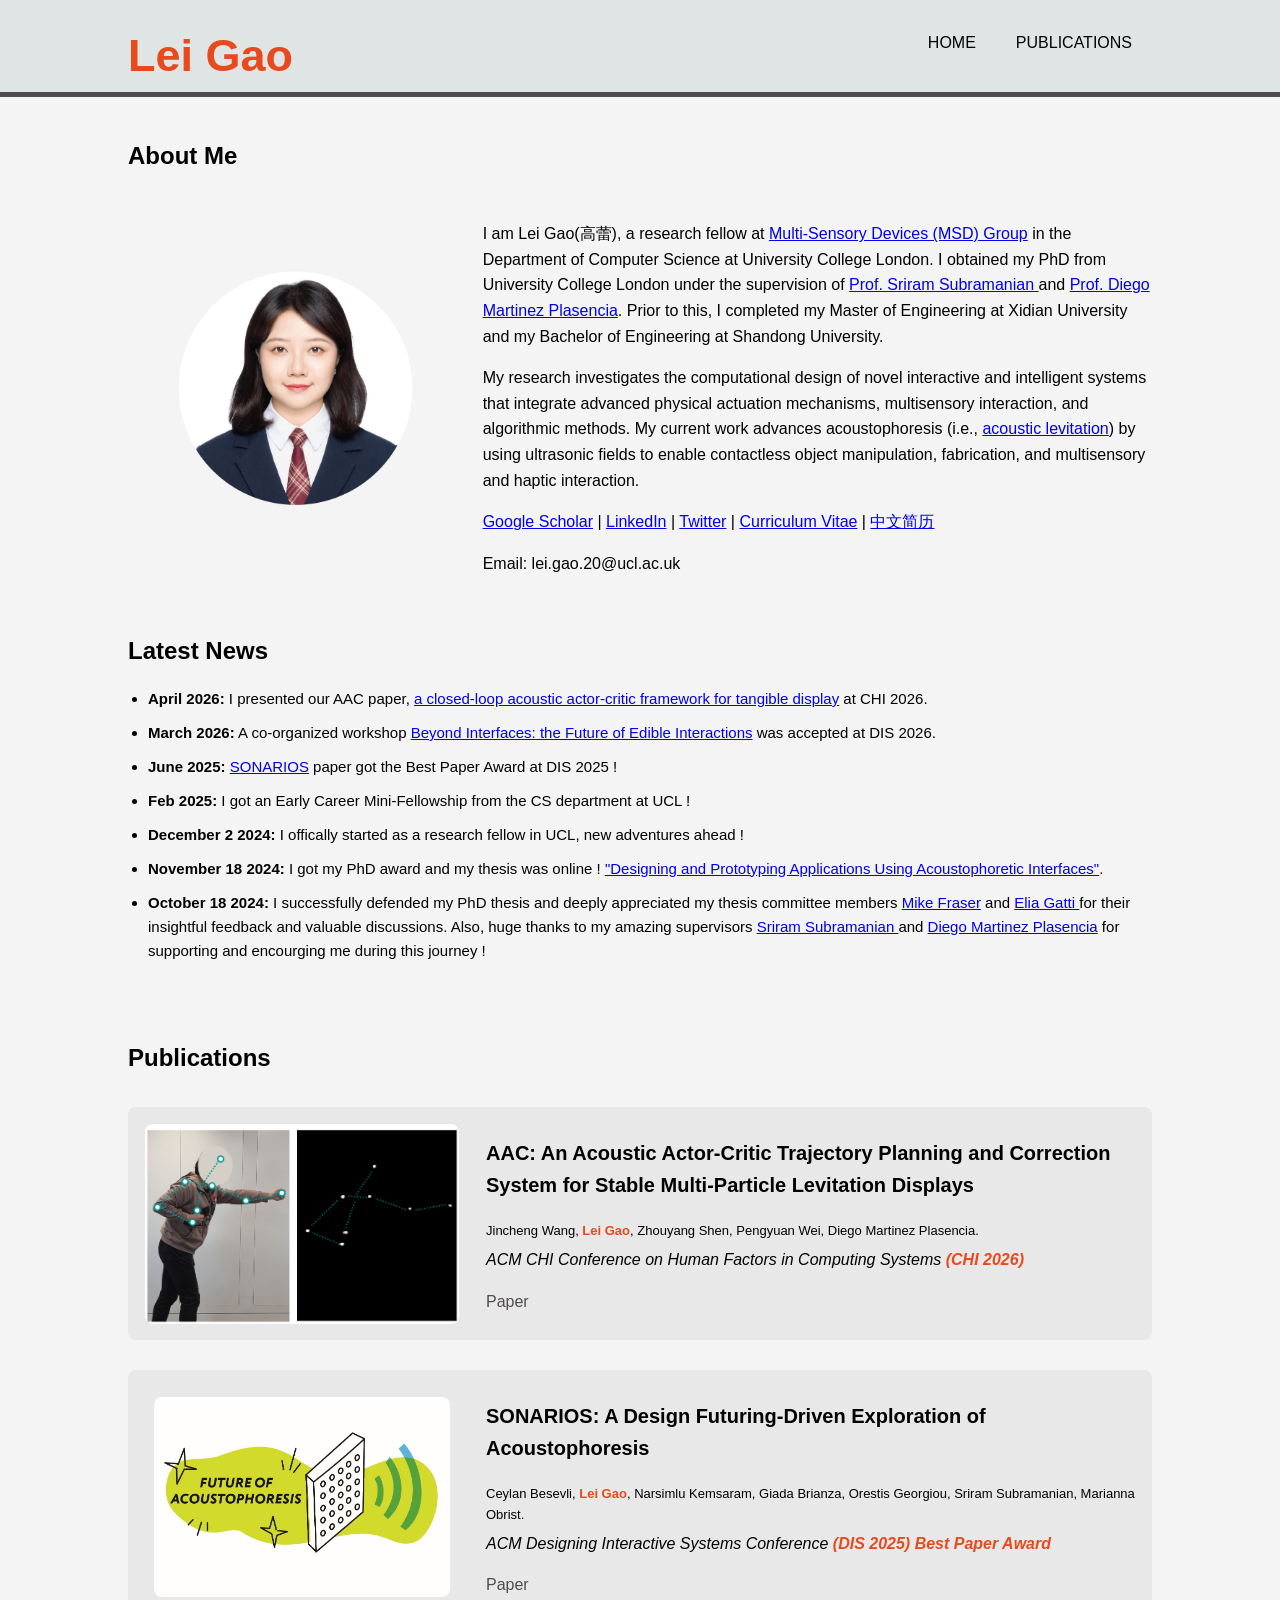
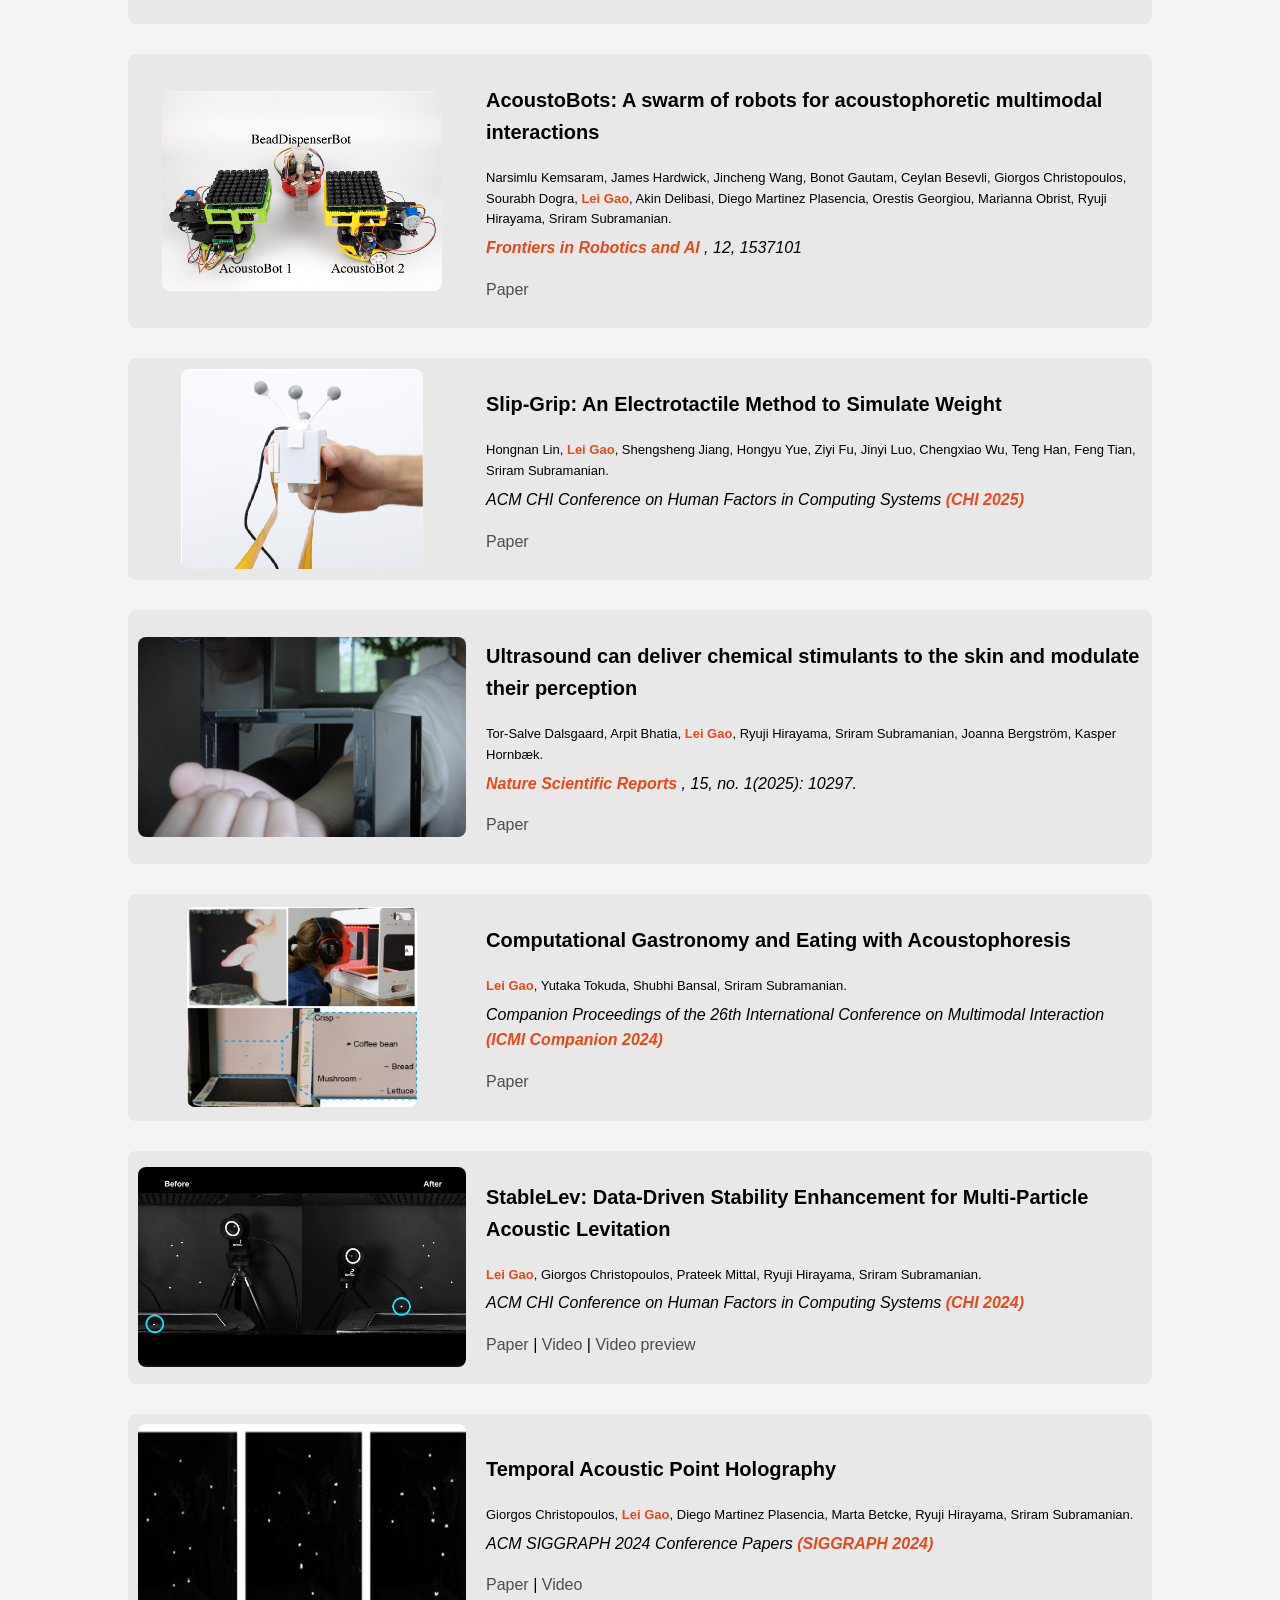
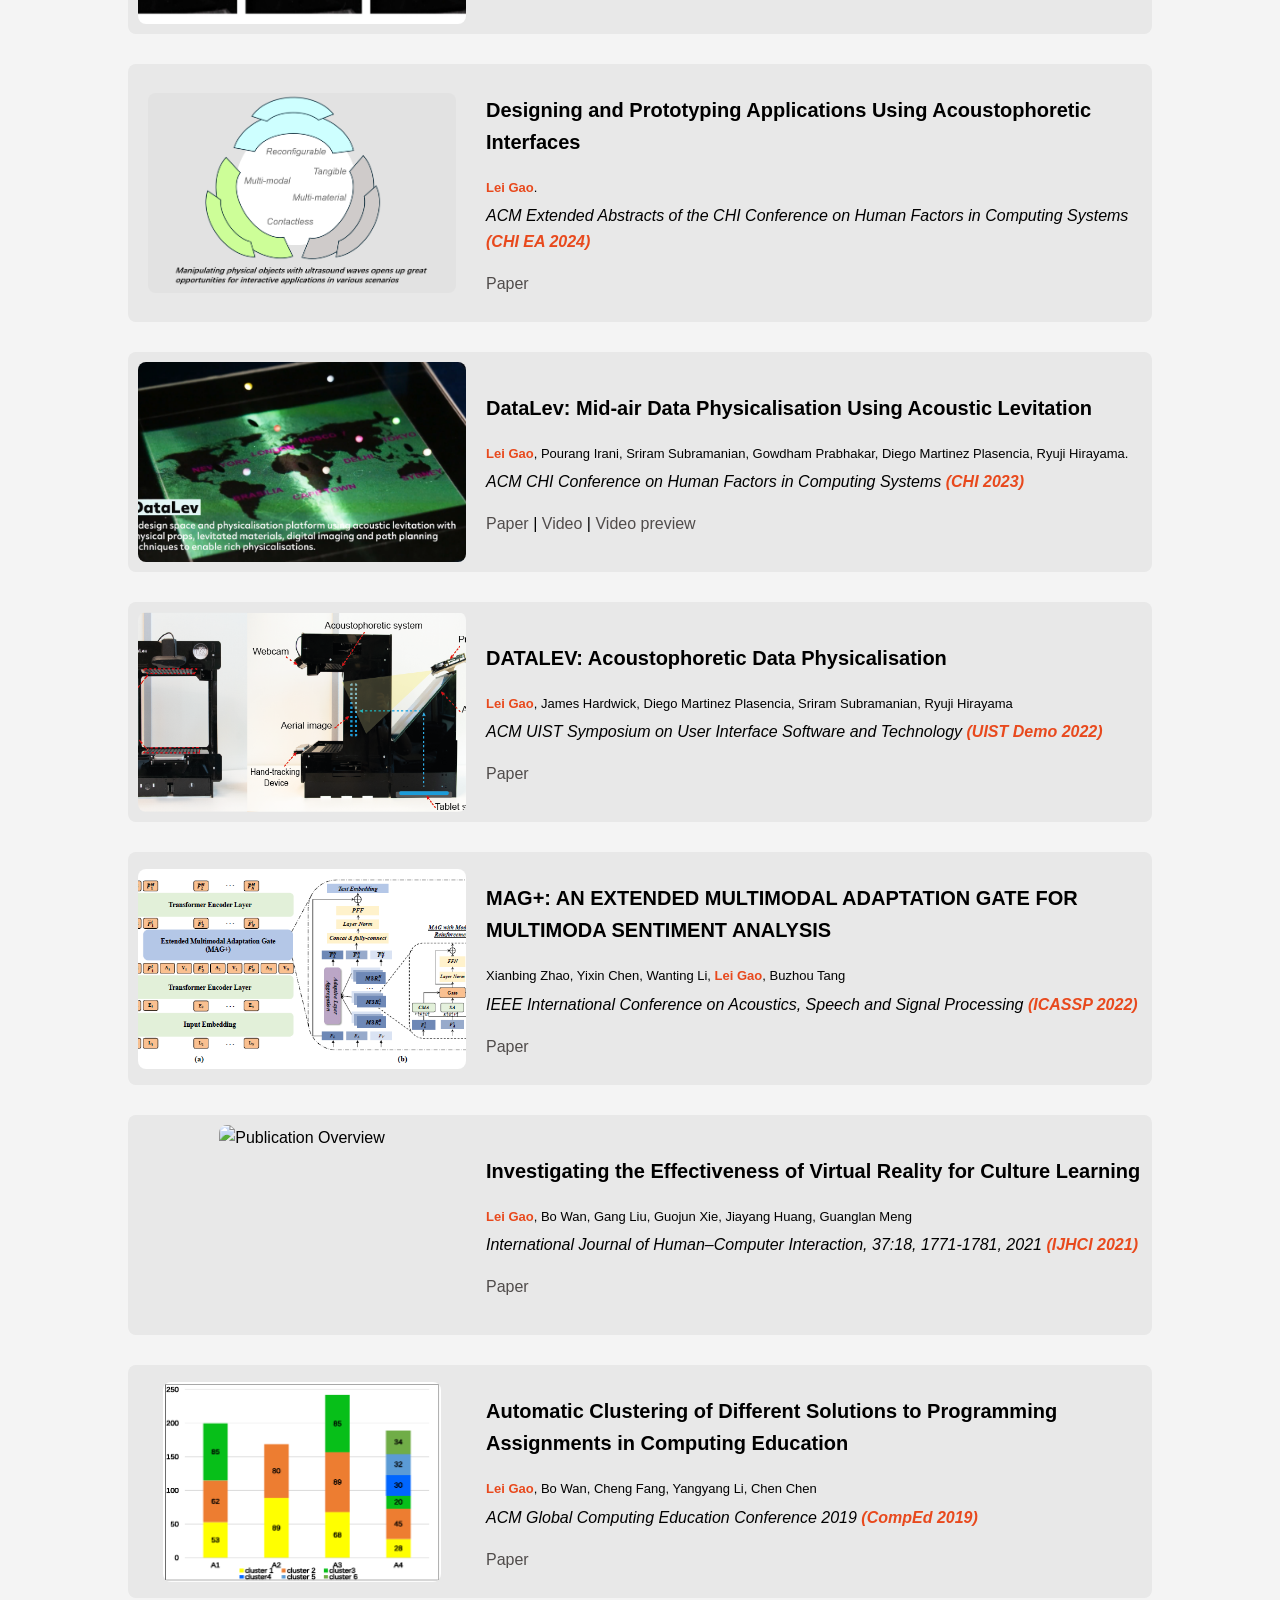
==== commit 3d04b4b2: "2026 May update" ====
--- a/index.html
+++ b/index.html
@@ -258,7 +258,9 @@
         <div class="news-section">
             <h3>Latest News</h3>
             <ul class="news-list">
-                <li><strong>June 2025:</strong> SONARIOS paper got the Best Paper Award at DIS 2025 ! </li>
+                <li><strong>April 2026:</strong> I presented our AAC paper, <a href="https://dl.acm.org/doi/10.1145/3772318.3791903" target="_blank"> a closed-loop acoustic actor-critic framework for tangible display</a> at CHI 2026.</li>
+                <li><strong>March 2026:</strong> A co-organized workshop <a href="https://www.edibleinteractions.art/" target="_blank">Beyond Interfaces: the Future of Edible Interactions</a> was accepted at DIS 2026.</li>
+                <li><strong>June 2025:</strong> <a href="https://dl.acm.org/doi/10.1145/3715336.3735775" target="_blank">SONARIOS</a> paper got the Best Paper Award at DIS 2025 ! </li>
                 <li><strong>Feb 2025:</strong> I got an Early Career Mini-Fellowship from the CS department at UCL ! </li>
                 <li><strong>December 2 2024:</strong> I offically started as a research fellow in UCL, new adventures ahead !</li>
                 <li><strong>November 18 2024:</strong> I got my PhD award and my thesis was online ! <a href=https://discovery.ucl.ac.uk/id/eprint/10200173/ target="_blank">"Designing and Prototyping Applications Using Acoustophoretic Interfaces"</a>.</li>
@@ -275,12 +277,26 @@
             <div class="publication">
                 <div class="pub-figure">
                    
+                    <img src="AAC_overview.png" alt="AAC">
+                </div>
+                <div class="pub-info">
+                    <p class="title"> AAC: An Acoustic Actor-Critic Trajectory Planning and Correction System for Stable Multi-Particle Levitation Displays</p>
+                    <p class="authors"> Jincheng Wang, <span class="highlight">Lei Gao</span>, Zhouyang Shen, Pengyuan Wei, Diego Martinez Plasencia.</p>
+                    <p class="venue"> ACM CHI Conference on Human Factors in Computing Systems <span class="highlight">(CHI 2026)</span></p>
+                    <p><a href="https://dl.acm.org/doi/10.1145/3772318.3791903" target="_blank">Paper</a> </p>
+                </div>
+            </div>
+
+            <div class="publication">
+                <div class="pub-figure">
+                   
                     <img src="SONARIOS_overview.png" alt="Sonarios">
                 </div>
                 <div class="pub-info">
                     <p class="title"> SONARIOS: A Design Futuring-Driven Exploration of Acoustophoresis</p>
                     <p class="authors"> Ceylan Besevli, <span class="highlight">Lei Gao</span>, Narsimlu Kemsaram, Giada Brianza, Orestis Georgiou, Sriram Subramanian, Marianna Obrist.</p>
                     <p class="venue"> ACM Designing Interactive Systems Conference <span class="highlight">(DIS 2025)</span> <span class="highlight">Best Paper Award</span></p>
+                    <p><a href="https://dl.acm.org/doi/10.1145/3715336.3735775" target="_blank">Paper</a> </p>
                 </div>
             </div>
 
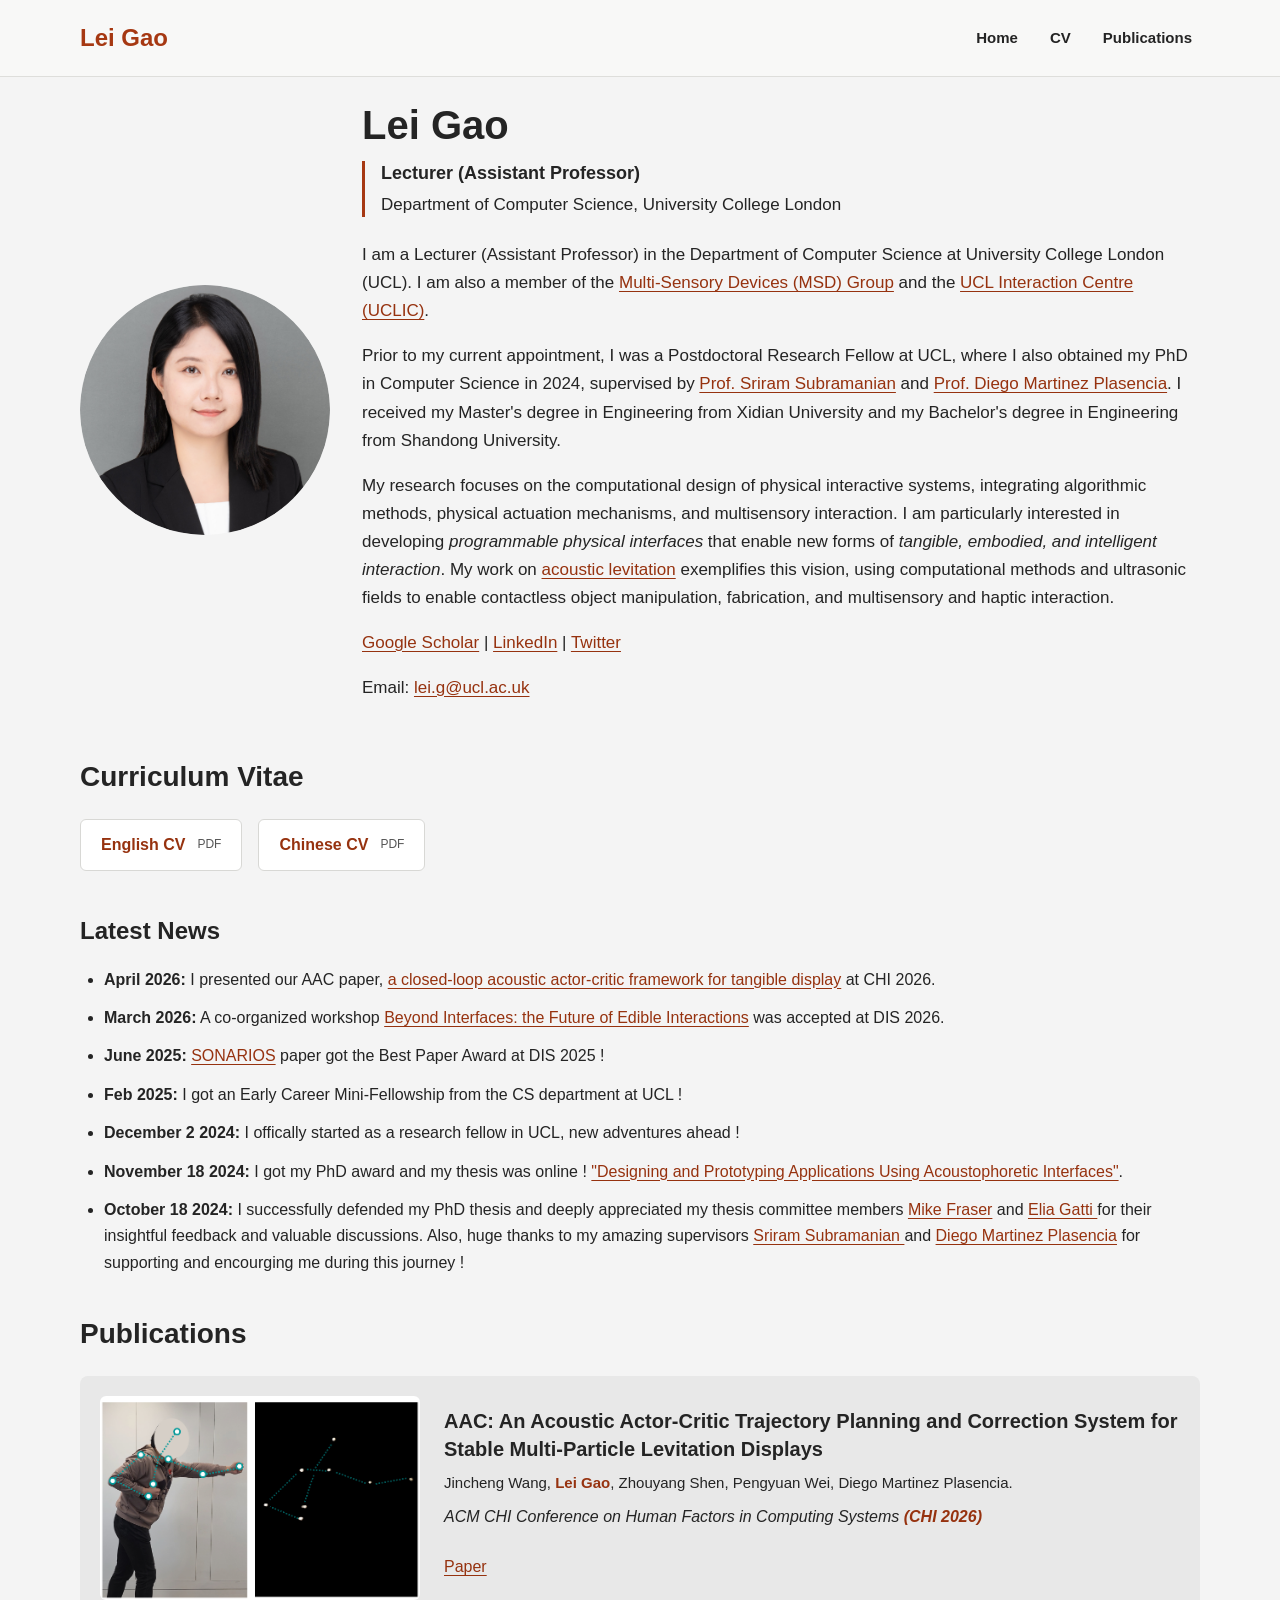
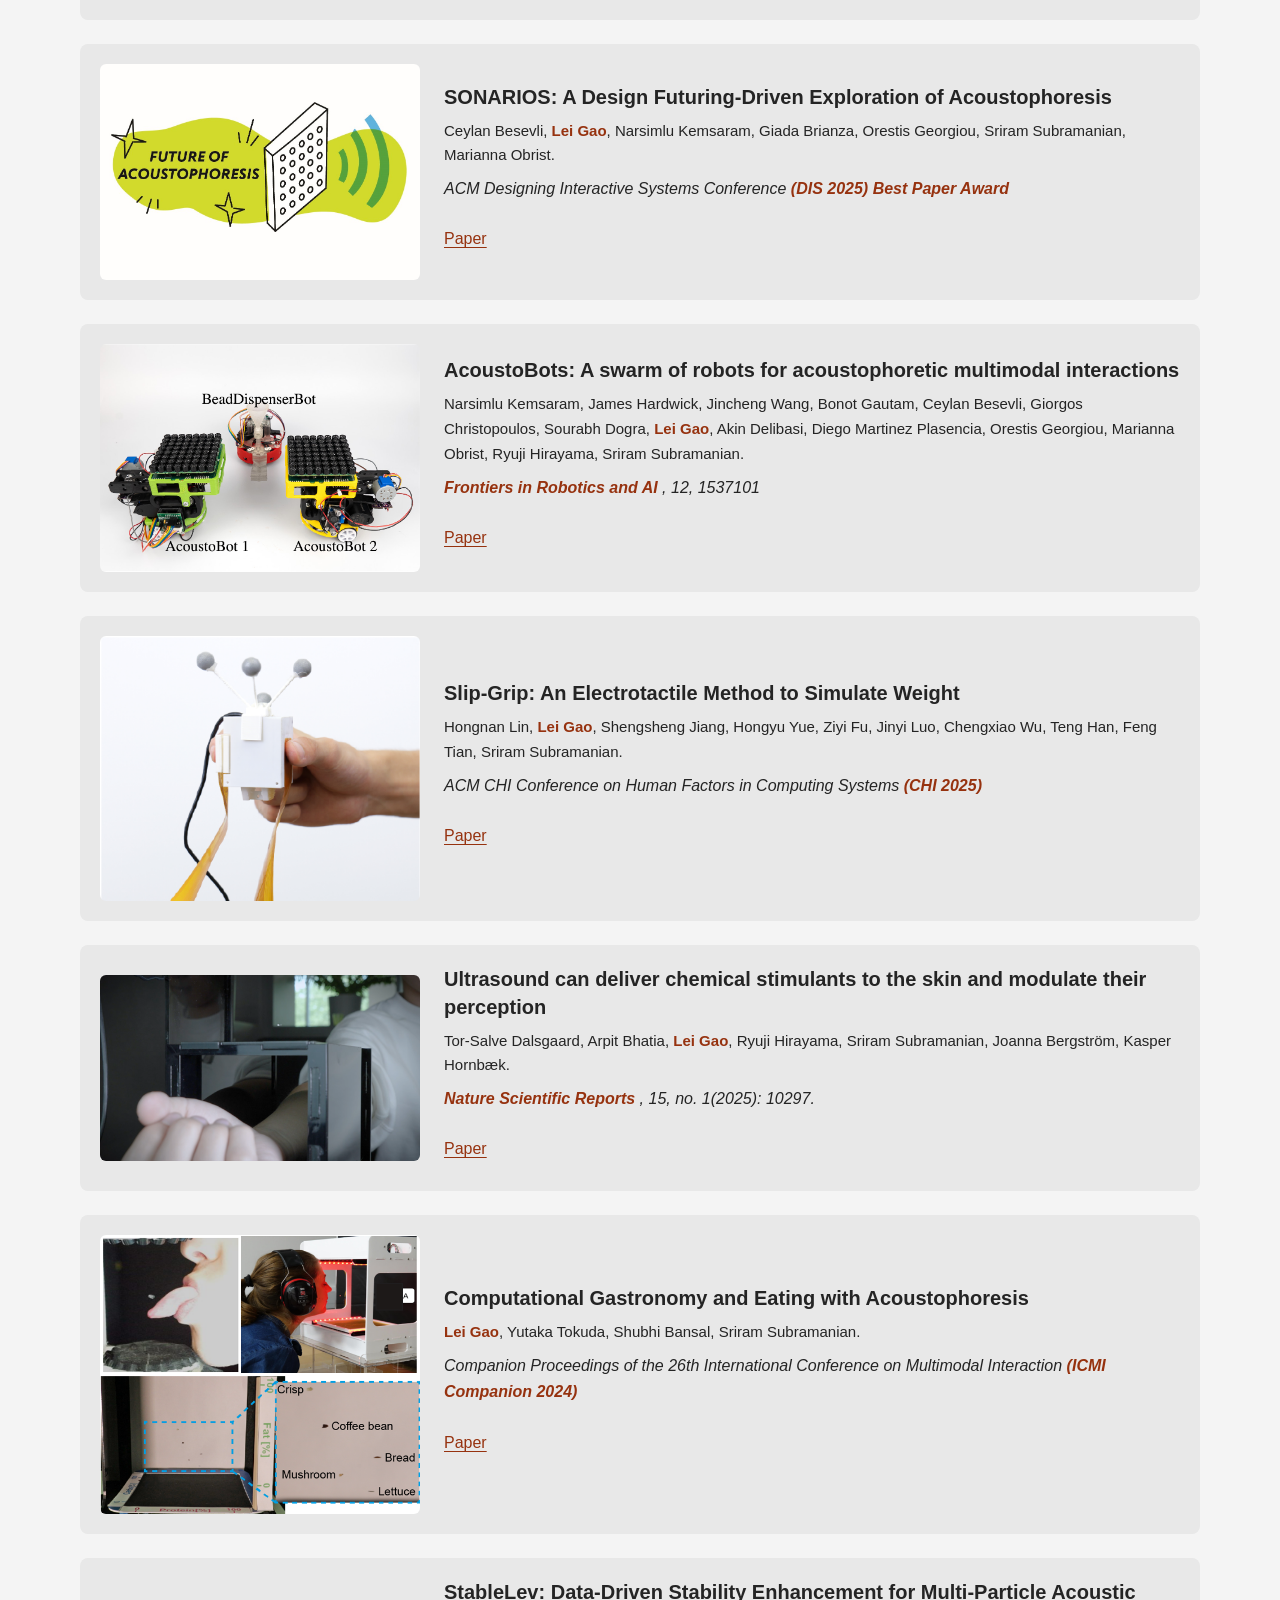
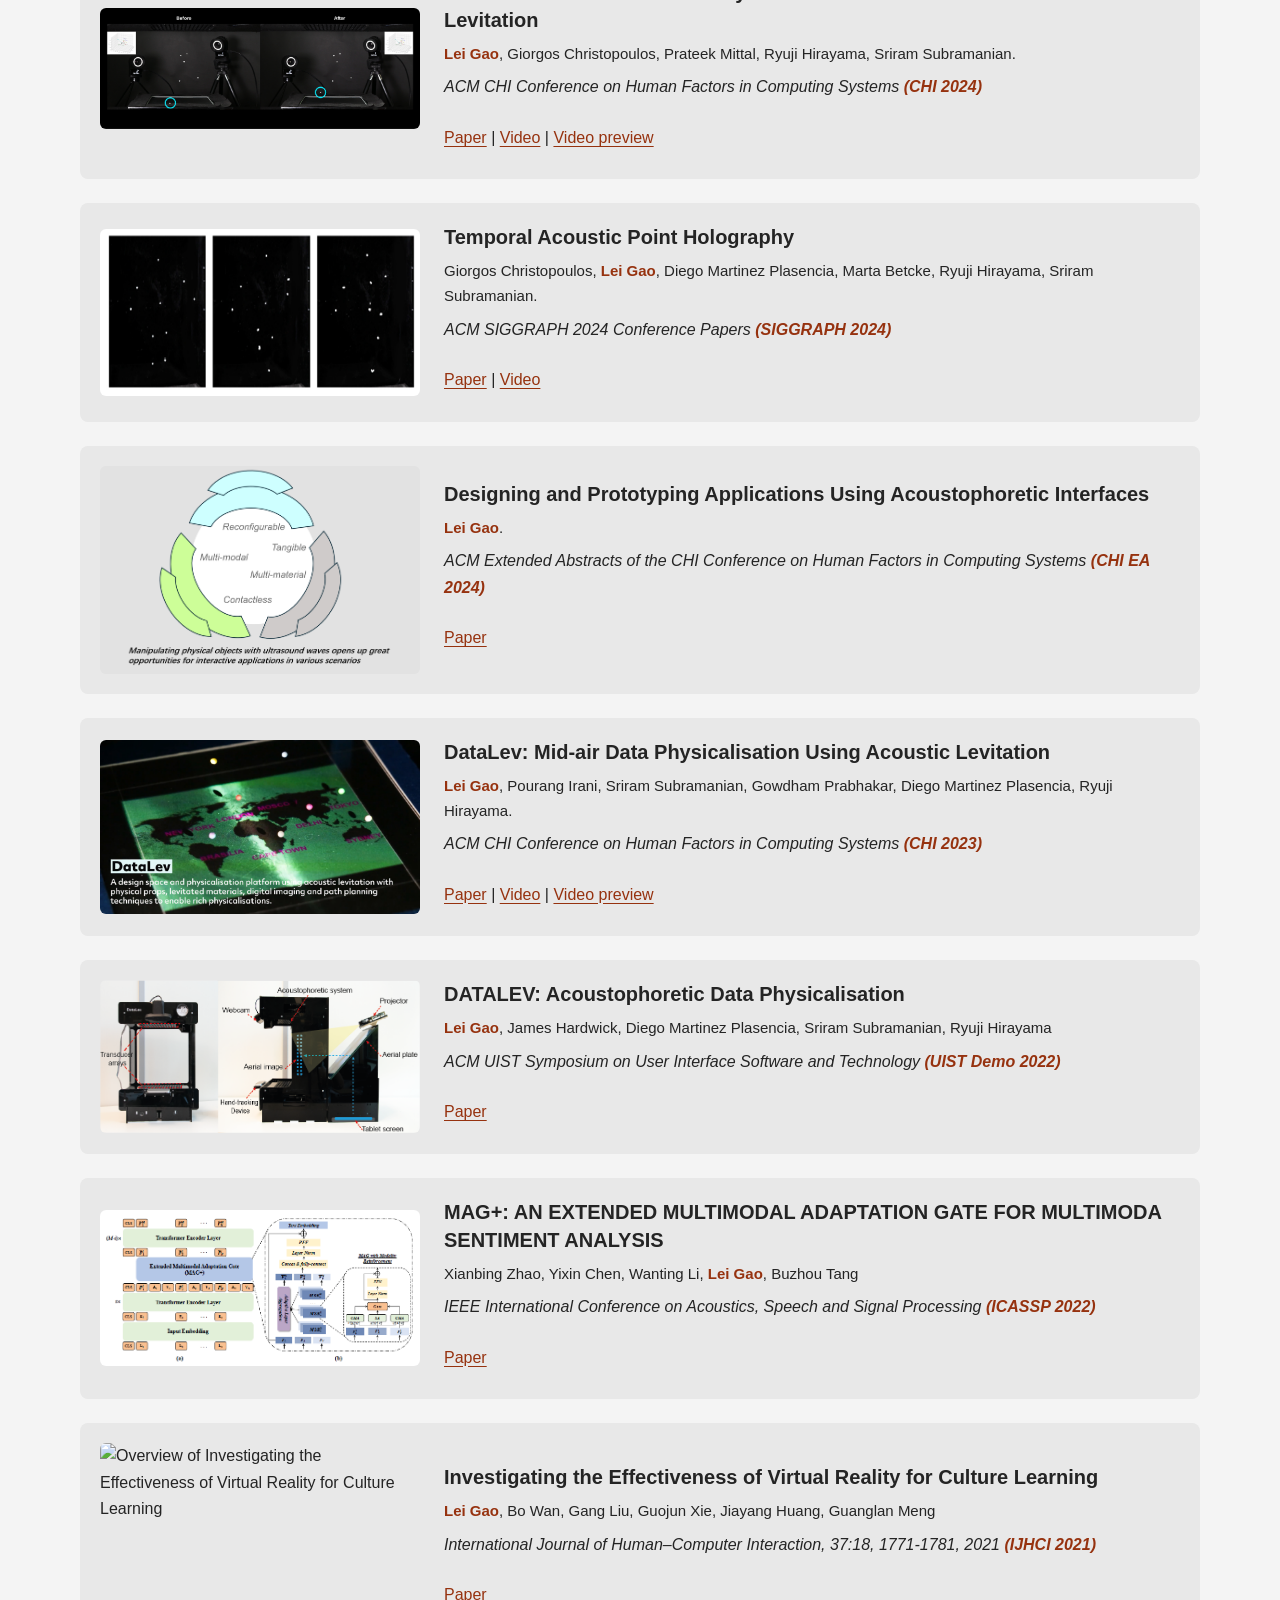
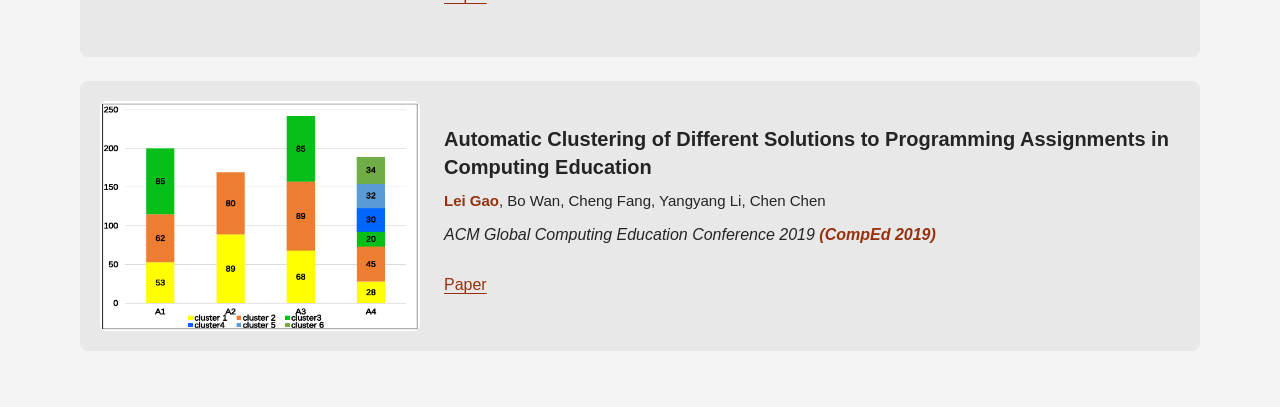
==== commit aed603af: "update layout and format" ====
--- a/index.html
+++ b/index.html
@@ -1,461 +1,279 @@
 <!DOCTYPE html>
-<html>
+<html lang="en">
 <head>
-    <title>Lei Gao's personal page</title>
-    <style>
-        body {
-            font-family: Arial, sans-serif;
-            line-height: 1.6;
-            margin: 0;
-            padding: 0;
-            background-color: #f4f4f4;
-        }
-
-        .container {
-            width: 80%;
-            margin: auto;
-            overflow: hidden;
-           
-        }
-
-        header {
-            background: #dfe4e4;
-            color: white;
-            padding-top: 20px;
-            min-height: 70px;
-            border-bottom: #504c4b 5px solid;
-        }
-
-        header a {
-            color: #040404;
-            text-decoration: none;
-            text-transform: uppercase;
-            font-size: 16px;
-        }
-
-        header ul {
-            padding: 0;
-            margin: 0;
-            list-style: none;
-            overflow: hidden;
-        }
-
-        header li {
-            float: left;
-            display: inline;
-            padding: 0 20px 0 20px;
-        }
-
-        header #branding {
-            float: left;
-        }
-
-        header #branding h1 {
-            margin: 0;
-            
-        }
-
-        header nav {
-            float: right;
-            margin-top: 10px;
-        }
-
-        header .highlight, header .current a {
-            color: #e8491d;
-            font-weight: bold;
-            font-size: 45px;
-        }
-
-        header a:hover {
-            color: #e8491d;
-            font-weight: bold;
-        }
-        /* Additional styles for About Me section */
-        .section-spacing
-        {
-            margin-top: 20px;
-            margin-bottom: 40px;
-        }
-
-
-        .about-me {
-            display: flex;
-            align-items: center;
-            margin-top: 30px;
-        }
-
-        .about-me .portrait {
-            flex: 1;
-            text-align: center;
-        }
-
-        .about-me .portrait img {
-            border-radius: 50%;
-            width: 250px;  /* Shrink portrait */
-            height: 250px;
-            object-fit: cover;
-            margin-bottom: 20px; /* Add margin for spacing */
-        }
-
-        .about-me .info {
-            flex: 2;
-            padding-left: 20px;
-        }
-
-        .research-interest {
-            margin-top: 30px;
-        }
-
-        .research-interest h3 {
-            font-size: 20px;
-            margin-bottom: 10px;
-        }
-
-        /* News Section */
-        .news-section {
-            margin-top: 40px;
-        }
-
-        .news-section h3 {
-            font-size: 24px;
-            margin-bottom: 15px;
-            font-weight: bold;
-        }
-
-        .news-list {
-            list-style-type: disc;
-            padding-left: 20px;
-        }
-
-        .news-list li {
-            margin-bottom: 10px;
-            font-size: 15px;
-        }
-
-        .news-list strong {
-            font-weight: bold;
-        }
-
-
-        /* New styles for Publications section */
-        .publication {
-            display: flex;
-            align-items: center;
-            margin-bottom: 20px;
-            padding: 10px;
-            background-color: #e8e8e8;
-            border-radius: 8px;
-            margin-top: 30px;
-        }
-
-        .publication .pub-figure {
-            flex: 1;
-            width: auto;
-            max-width: 350px; /* Fixed width for the figure */
-            height: 200px; /* Fixed height for the figure */
-            text-align: center;
-            overflow: hidden; /*prevents the overflow issues*/
-            display: flex;
-            align-items: center;
-            justify-content: center;
-
-            
-        }
-
-        .publication .pub-figure img {
-            max-width: 100%;
-            height: 100%;
-            object-fit: cover; /* This will zoom in/out the image to cover the area */
-            border-radius: 8px;
-        }
-
-        .publication .pub-info {
-            flex: 2;
-            padding-left: 20px;
-        }
-
-        .pub-info .title {
-            font-weight: bold;
-            font-size: 20px; 
-        }
-
-        .pub-info .authors {
-            margin: 5px 0;
-            font-size: 13px;
-        }
-
-        .pub-info .authors .highlight {
-            font-weight: bold;
-            color: #e8491d;
-        }
-
-        .pub-info .venue {
-            font-style: italic;
-            margin: 5px 0;
-        }
-
-        .pub-info .venue .highlight {
-            font-weight: bold;
-            color: #e8491d;
-        }
-
-        .pub-info a {
-            text-decoration: none;
-            color: #504c4b;
-        }
-        .pub-info a:hover {
-            color: #e8491d; /* Color change on hover */
-            text-decoration: underline; /* Underline on hover */
-        }
-
-
-    </style>
+    <meta charset="utf-8">
+    <meta name="viewport" content="width=device-width, initial-scale=1">
+    <title>Lei Gao | HCI, Acoustic Levitation &amp; Multisensory Interaction</title>
+    <meta name="description" content="Lei Gao is a Lecturer (Assistant Professor) at University College London studying acoustic levitation, multisensory interaction, and computational design. Explore research publications and news.">
+    <meta property="og:type" content="website">
+    <meta property="og:title" content="Lei Gao | HCI &amp; Multisensory Interaction">
+    <meta property="og:description" content="Research in acoustic levitation, multisensory interaction, and computational design at University College London.">
+    <meta name="twitter:card" content="summary">
+    <meta name="twitter:title" content="Lei Gao | HCI &amp; Multisensory Interaction">
+    <meta name="twitter:description" content="Research publications and news from Lei Gao, Lecturer (Assistant Professor) at University College London.">
+    <link rel="icon" href="assets/favicon.svg" type="image/svg+xml">
+    <link rel="stylesheet" href="assets/css/site.css">
 </head>
 <body>
+    <a class="skip-link" href="#main-content">Skip to main content</a>
     <header>
         <div class="container">
             <div id="branding">
                 <h1><span class="highlight">Lei Gao</span></h1>
             </div>
-            <nav>
+            <nav aria-label="Main navigation">
                 <ul>
                     <li><a href="#Home">Home</a></li>
                     <!--<li><a href="#Research">Research</a></li>-->
+                    <li><a href="#CV">CV</a></li>
                     <li><a href="#Publications">Publications</a></li>
-                    
+
                 </ul>
             </nav>
         </div>
     </header>
 
-    <section id="Home" class="section-spacing">
+    <main id="main-content" tabindex="-1">
+    <section id="Home" class="section-spacing" aria-labelledby="profile-name">
         <div class="container" >
-            <h2>About Me</h2>
             <div class="about-me">
                 <div class="portrait">
-                    <!-- Replace 'your-portrait.jpg' with your actual image file -->
-                    <img src="my-portrait.png" alt="Lei Gao Portrait">
+
+                    <img src="my-portrait.png" alt="Lei Gao Portrait" width="2361" height="2366" fetchpriority="high">
                 </div>
                 <div class="info">
-                    <p>I am Lei Gao(高蕾), a research fellow at <a href=https://www.ucl.ac.uk/computer-science/research/research-groups/multi-sensory-devices>Multi-Sensory Devices (MSD) Group</a>   in the Department of Computer Science at University College London.  
-                        I obtained my PhD from University College London under the supervision of <a href=https://subramaniansri.github.io/ target="_blank">Prof. Sriram Subramanian </a> and <a href=https://profiles.ucl.ac.uk/78485-diego-martinez-plasencia target="_blank">Prof. Diego Martinez Plasencia</a>. 
-                        Prior to this, I completed my Master of Engineering at Xidian University and my Bachelor of Engineering at Shandong University.
-                         
-                    <p>My research investigates the computational design of novel interactive and intelligent systems that integrate advanced physical actuation mechanisms, multisensory interaction, and algorithmic methods. My current work advances acoustophoresis (i.e., <a href="https://www.youtube.com/watch?v=rcpRxDptM5w&ab_channel=Multi-SensoryDevicesGroup" target="_blank">acoustic levitation</a>) by using ultrasonic fields to enable contactless object manipulation, fabrication, and multisensory and haptic interaction.</p>
+                    <div class="profile-heading">
+                        <h2 id="profile-name" class="profile-name">Lei Gao</h2>
+                        <div class="profile-position">
+                            <p class="profile-title">Lecturer (Assistant Professor)</p>
+                            <p class="profile-affiliation">Department of Computer Science, University College London</p>
+                        </div>
+                    </div>
+                    <p>I am a Lecturer (Assistant Professor) in the Department of Computer Science at University College London (UCL). I am also a member of the <a href="https://www.ucl.ac.uk/computer-science/research/research-groups/multi-sensory-devices" target="_blank" rel="noopener noreferrer">Multi-Sensory Devices (MSD) Group</a> and the <a href="https://www.ucl.ac.uk/uclic/" target="_blank" rel="noopener noreferrer">UCL Interaction Centre (UCLIC)</a>.</p>
+
+                    <p>Prior to my current appointment, I was a Postdoctoral Research Fellow at UCL, where I also obtained my PhD in Computer Science in 2024, supervised by <a href="https://subramaniansri.github.io/" target="_blank" rel="noopener noreferrer">Prof. Sriram Subramanian</a> and <a href="https://profiles.ucl.ac.uk/78485-diego-martinez-plasencia" target="_blank" rel="noopener noreferrer">Prof. Diego Martinez Plasencia</a>. I received my Master's degree in Engineering from Xidian University and my Bachelor's degree in Engineering from Shandong University.</p>
+
+                    <p>My research focuses on the computational design of physical interactive systems, integrating algorithmic methods, physical actuation mechanisms, and multisensory interaction. I am particularly interested in developing <em>programmable physical interfaces</em> that enable new forms of <em>tangible, embodied, and intelligent interaction</em>. My work on <a href="https://www.youtube.com/watch?v=rcpRxDptM5w&amp;ab_channel=Multi-SensoryDevicesGroup" target="_blank" rel="noopener noreferrer">acoustic levitation</a> exemplifies this vision, using computational methods and ultrasonic fields to enable contactless object manipulation, fabrication, and multisensory and haptic interaction.</p>
                          <p>
-                            <a href="https://scholar.google.com/citations?user=eW2SUasAAAAJ&hl=en" target="_blank">Google Scholar</a> |
-                            <a href="https://linkedin.com/in/leigao-oriana" target="_blank">LinkedIn</a> |
-                            <a href="https://twitter.com/LeiGao_Oriana" target="_blank">Twitter</a> |
-                            <a href="LeiGao_CV_English202602.pdf" target="_blank">Curriculum Vitae</a> |
-                            <a href="LeiGao_CV_Chinese202602.pdf" target="_blank">中文简历</a>
+                            <a href="https://scholar.google.com/citations?user=eW2SUasAAAAJ&hl=en" target="_blank" rel="noopener noreferrer">Google Scholar</a> |
+                            <a href="https://linkedin.com/in/leigao-oriana" target="_blank" rel="noopener noreferrer">LinkedIn</a> |
+                            <a href="https://twitter.com/LeiGao_Oriana" target="_blank" rel="noopener noreferrer">Twitter</a>
                         </p>
-                        <P>Email: lei.gao.20@ucl.ac.uk</P>
-
-                </div>
-            </div>
+                        <p>Email: <a href="mailto:lei.g@ucl.ac.uk">lei.g@ucl.ac.uk</a></p>
+
+                </div>
+            </div>
+
+        <section id="CV" class="cv-section" aria-labelledby="cv-heading">
+            <h2 id="cv-heading">Curriculum Vitae</h2>
+            <div class="cv-links">
+                <a href="LeiGao_CV_English202602.pdf" target="_blank" rel="noopener noreferrer">English CV <span class="file-type">PDF</span></a>
+                <a href="LeiGao_CV_Chinese202602.pdf" target="_blank" rel="noopener noreferrer">Chinese CV <span class="file-type">PDF</span></a>
+            </div>
+        </section>
 
         <!-- New Section: News -->
         <div class="news-section">
             <h3>Latest News</h3>
             <ul class="news-list">
-                <li><strong>April 2026:</strong> I presented our AAC paper, <a href="https://dl.acm.org/doi/10.1145/3772318.3791903" target="_blank"> a closed-loop acoustic actor-critic framework for tangible display</a> at CHI 2026.</li>
-                <li><strong>March 2026:</strong> A co-organized workshop <a href="https://www.edibleinteractions.art/" target="_blank">Beyond Interfaces: the Future of Edible Interactions</a> was accepted at DIS 2026.</li>
-                <li><strong>June 2025:</strong> <a href="https://dl.acm.org/doi/10.1145/3715336.3735775" target="_blank">SONARIOS</a> paper got the Best Paper Award at DIS 2025 ! </li>
+                <li><strong>April 2026:</strong> I presented our AAC paper, <a href="https://dl.acm.org/doi/10.1145/3772318.3791903" target="_blank" rel="noopener noreferrer"> a closed-loop acoustic actor-critic framework for tangible display</a> at CHI 2026.</li>
+                <li><strong>March 2026:</strong> A co-organized workshop <a href="https://www.edibleinteractions.art/" target="_blank" rel="noopener noreferrer">Beyond Interfaces: the Future of Edible Interactions</a> was accepted at DIS 2026.</li>
+                <li><strong>June 2025:</strong> <a href="https://dl.acm.org/doi/10.1145/3715336.3735775" target="_blank" rel="noopener noreferrer">SONARIOS</a> paper got the Best Paper Award at DIS 2025 ! </li>
                 <li><strong>Feb 2025:</strong> I got an Early Career Mini-Fellowship from the CS department at UCL ! </li>
                 <li><strong>December 2 2024:</strong> I offically started as a research fellow in UCL, new adventures ahead !</li>
-                <li><strong>November 18 2024:</strong> I got my PhD award and my thesis was online ! <a href=https://discovery.ucl.ac.uk/id/eprint/10200173/ target="_blank">"Designing and Prototyping Applications Using Acoustophoretic Interfaces"</a>.</li>
-                <li><strong>October 18 2024:</strong> I successfully defended my PhD thesis and deeply appreciated my thesis committee members <a href=https://research-information.bris.ac.uk/en/persons/mike-fraser target="_blank">Mike Fraser</a> and <a href=https://profiles.ucl.ac.uk/93101-elia-gatti target="_blank">Elia Gatti </a> for their insightful feedback and valuable discussions. Also, huge thanks to my amazing supervisors <a href=https://subramaniansri.github.io/ target="_blank">Sriram Subramanian </a> and <a href=https://profiles.ucl.ac.uk/78485-diego-martinez-plasencia target="_blank">Diego Martinez Plasencia</a> for supporting and encourging me during this journey !</li>
+                <li><strong>November 18 2024:</strong> I got my PhD award and my thesis was online ! <a href="https://discovery.ucl.ac.uk/id/eprint/10200173/" target="_blank" rel="noopener noreferrer">"Designing and Prototyping Applications Using Acoustophoretic Interfaces"</a>.</li>
+                <li><strong>October 18 2024:</strong> I successfully defended my PhD thesis and deeply appreciated my thesis committee members <a href="https://research-information.bris.ac.uk/en/persons/mike-fraser" target="_blank" rel="noopener noreferrer">Mike Fraser</a> and <a href="https://profiles.ucl.ac.uk/93101-elia-gatti" target="_blank" rel="noopener noreferrer">Elia Gatti </a> for their insightful feedback and valuable discussions. Also, huge thanks to my amazing supervisors <a href="https://subramaniansri.github.io/" target="_blank" rel="noopener noreferrer">Sriram Subramanian </a> and <a href="https://profiles.ucl.ac.uk/78485-diego-martinez-plasencia" target="_blank" rel="noopener noreferrer">Diego Martinez Plasencia</a> for supporting and encourging me during this journey !</li>
             </ul>
         </div>
         </div>
     </section>
 
-    <section id="Publications">
+    <section id="Publications" aria-labelledby="publications-heading">
         <div class="container">
-            <h2>Publications</h2>
-
-            <div class="publication">
-                <div class="pub-figure">
-                   
-                    <img src="AAC_overview.png" alt="AAC">
-                </div>
-                <div class="pub-info">
-                    <p class="title"> AAC: An Acoustic Actor-Critic Trajectory Planning and Correction System for Stable Multi-Particle Levitation Displays</p>
+            <h2 id="publications-heading">Publications</h2>
+
+            <div class="publication">
+                <div class="pub-figure">
+
+                    <img src="AAC_overview.png" alt="Overview of AAC: An Acoustic Actor-Critic Trajectory Planning and Correction System for Stable Multi-Particle Levitation Displays" width="1502" height="954" loading="lazy" decoding="async">
+                </div>
+                <div class="pub-info">
+                    <h3 class="title"> AAC: An Acoustic Actor-Critic Trajectory Planning and Correction System for Stable Multi-Particle Levitation Displays</h3>
                     <p class="authors"> Jincheng Wang, <span class="highlight">Lei Gao</span>, Zhouyang Shen, Pengyuan Wei, Diego Martinez Plasencia.</p>
                     <p class="venue"> ACM CHI Conference on Human Factors in Computing Systems <span class="highlight">(CHI 2026)</span></p>
-                    <p><a href="https://dl.acm.org/doi/10.1145/3772318.3791903" target="_blank">Paper</a> </p>
-                </div>
-            </div>
-
-            <div class="publication">
-                <div class="pub-figure">
-                   
-                    <img src="SONARIOS_overview.png" alt="Sonarios">
-                </div>
-                <div class="pub-info">
-                    <p class="title"> SONARIOS: A Design Futuring-Driven Exploration of Acoustophoresis</p>
+                    <p><a href="https://dl.acm.org/doi/10.1145/3772318.3791903" target="_blank" rel="noopener noreferrer">Paper</a> </p>
+                </div>
+            </div>
+
+            <div class="publication">
+                <div class="pub-figure">
+
+                    <img src="SONARIOS_overview.png" alt="Overview of SONARIOS: A Design Futuring-Driven Exploration of Acoustophoresis" width="1067" height="720" loading="lazy" decoding="async">
+                </div>
+                <div class="pub-info">
+                    <h3 class="title"> SONARIOS: A Design Futuring-Driven Exploration of Acoustophoresis</h3>
                     <p class="authors"> Ceylan Besevli, <span class="highlight">Lei Gao</span>, Narsimlu Kemsaram, Giada Brianza, Orestis Georgiou, Sriram Subramanian, Marianna Obrist.</p>
                     <p class="venue"> ACM Designing Interactive Systems Conference <span class="highlight">(DIS 2025)</span> <span class="highlight">Best Paper Award</span></p>
-                    <p><a href="https://dl.acm.org/doi/10.1145/3715336.3735775" target="_blank">Paper</a> </p>
-                </div>
-            </div>
-
-            <div class="publication">
-                <div class="pub-figure">
-                   
-                    <img src="AcoustoBots_overview.png" alt="AcoustoBots">
-                </div>
-                <div class="pub-info">
-                    <p class="title"> AcoustoBots: A swarm of robots for acoustophoretic multimodal interactions</p>
+                    <p><a href="https://dl.acm.org/doi/10.1145/3715336.3735775" target="_blank" rel="noopener noreferrer">Paper</a> </p>
+                </div>
+            </div>
+
+            <div class="publication">
+                <div class="pub-figure">
+
+                    <img src="AcoustoBots_overview.png" alt="Overview of AcoustoBots: A swarm of robots for acoustophoretic multimodal interactions" width="1065" height="761" loading="lazy" decoding="async">
+                </div>
+                <div class="pub-info">
+                    <h3 class="title"> AcoustoBots: A swarm of robots for acoustophoretic multimodal interactions</h3>
                     <p class="authors">Narsimlu Kemsaram, James Hardwick, Jincheng Wang, Bonot Gautam, Ceylan Besevli, Giorgos Christopoulos, Sourabh Dogra, <span class="highlight">Lei Gao</span>,  Akin Delibasi, Diego Martinez Plasencia, Orestis Georgiou, Marianna Obrist, Ryuji Hirayama, Sriram Subramanian.</p>
                     <p class="venue"><span class="highlight">Frontiers in Robotics and AI</span> , 12, 1537101 </p>
-                    <p><a href="https://doi.org/10.3389/frobt.2025.1537101" target="_blank">Paper</a> </p>
-                </div>
-            </div>
-
-            <div class="publication">
-                <div class="pub-figure">
-                   
-                    <img src="Slip-Grip_overview.png" alt="Slip-Grip">
-                </div>
-                <div class="pub-info">
-                    <p class="title"> Slip-Grip: An Electrotactile Method to Simulate Weight</p>
+                    <p><a href="https://doi.org/10.3389/frobt.2025.1537101" target="_blank" rel="noopener noreferrer">Paper</a> </p>
+                </div>
+            </div>
+
+            <div class="publication">
+                <div class="pub-figure">
+
+                    <img src="Slip-Grip_overview.png" alt="Overview of Slip-Grip: An Electrotactile Method to Simulate Weight" width="454" height="375" loading="lazy" decoding="async">
+                </div>
+                <div class="pub-info">
+                    <h3 class="title"> Slip-Grip: An Electrotactile Method to Simulate Weight</h3>
                     <p class="authors"> Hongnan Lin, <span class="highlight">Lei Gao</span>, Shengsheng Jiang, Hongyu Yue, Ziyi Fu, Jinyi Luo, Chengxiao Wu, Teng Han, Feng Tian, Sriram Subramanian.</p>
                     <p class="venue">ACM CHI Conference on Human Factors in Computing Systems <span class="highlight">(CHI 2025)</span></p>
-                    <p><a href="https://doi.org/10.1145/3706598.3713361" target="_blank">Paper</a> </p>
-                </div>
-            </div>
-
-            <div class="publication">
-                <div class="pub-figure">
-                   
-                    <img src="ChemicalHaptics_overview.png" alt="ChemicalHaptics">
-                </div>
-                <div class="pub-info">
-                    <p class="title"> Ultrasound can deliver chemical stimulants to the skin and modulate their perception</p>
+                    <p><a href="https://doi.org/10.1145/3706598.3713361" target="_blank" rel="noopener noreferrer">Paper</a> </p>
+                </div>
+            </div>
+
+            <div class="publication">
+                <div class="pub-figure">
+
+                    <img src="ChemicalHaptics_overview.png" alt="Overview of Ultrasound can deliver chemical stimulants to the skin and modulate their perception" width="532" height="309" loading="lazy" decoding="async">
+                </div>
+                <div class="pub-info">
+                    <h3 class="title"> Ultrasound can deliver chemical stimulants to the skin and modulate their perception</h3>
                     <p class="authors">Tor-Salve Dalsgaard, Arpit Bhatia, <span class="highlight">Lei Gao</span>,  Ryuji Hirayama, Sriram Subramanian, Joanna Bergström, Kasper Hornbæk.</p>
                     <p class="venue"><span class="highlight">Nature Scientific Reports</span> , 15, no. 1(2025): 10297. </p>
-                    <p><a href="https://doi.org/10.1038/s41598-025-94463-7" target="_blank">Paper</a> </p>
-                </div>
-            </div>
-
-
-            <div class="publication">
-                <div class="pub-figure">
-                   
-                    <img src="ComputationalGastronomy_overview.png" alt="ComGas">
-                </div>
-                <div class="pub-info">
-                    <p class="title">Computational Gastronomy and Eating with Acoustophoresis</p>
+                    <p><a href="https://doi.org/10.1038/s41598-025-94463-7" target="_blank" rel="noopener noreferrer">Paper</a> </p>
+                </div>
+            </div>
+
+
+            <div class="publication">
+                <div class="pub-figure">
+
+                    <img src="ComputationalGastronomy_overview.png" alt="Overview of Computational Gastronomy and Eating with Acoustophoresis" width="568" height="495" loading="lazy" decoding="async">
+                </div>
+                <div class="pub-info">
+                    <h3 class="title">Computational Gastronomy and Eating with Acoustophoresis</h3>
                     <p class="authors"><span class="highlight">Lei Gao</span>, Yutaka Tokuda, Shubhi Bansal, Sriram Subramanian.</p>
                     <p class="venue">Companion Proceedings of the 26th International Conference on Multimodal Interaction <span class="highlight">(ICMI Companion 2024)</span></p>
-                    <p><a href="https://doi.org/10.1145/3686215.3686218" target="_blank">Paper</a> </p>
-                </div>
-            </div>
-
-            <div class="publication">
-                <div class="pub-figure">
-                   
-                    <img src="StableLev_overview.png" alt="StableLev">
-                </div>
-                <div class="pub-info">
-                    <p class="title">StableLev: Data-Driven Stability Enhancement for Multi-Particle Acoustic Levitation</p>
+                    <p><a href="https://doi.org/10.1145/3686215.3686218" target="_blank" rel="noopener noreferrer">Paper</a> </p>
+                </div>
+            </div>
+
+            <div class="publication">
+                <div class="pub-figure">
+
+                    <img src="StableLev_overview.png" alt="Overview of StableLev: Data-Driven Stability Enhancement for Multi-Particle Acoustic Levitation" width="1917" height="728" loading="lazy" decoding="async">
+                </div>
+                <div class="pub-info">
+                    <h3 class="title">StableLev: Data-Driven Stability Enhancement for Multi-Particle Acoustic Levitation</h3>
                     <p class="authors"><span class="highlight">Lei Gao</span>, Giorgos Christopoulos, Prateek Mittal, Ryuji Hirayama, Sriram Subramanian.</p>
                     <p class="venue">ACM CHI Conference on Human Factors in Computing Systems <span class="highlight">(CHI 2024)</span></p>
-                    <p><a href="https://doi.org/10.1145/3613904.3642286" target="_blank">Paper</a> | <a href="https://www.youtube.com/watch?v=Q9S14yGygNo" target="_blank">Video</a> | <a href="https://www.youtube.com/" target="_blank"> Video preview</a> </p>
-                </div>
-            </div>
-
-            <div class="publication">
-                <div class="pub-figure">
-                   
-                    <img src="Temporal_overview.png" alt="Temporal">
-                </div>
-                <div class="pub-info">
-                    <p class="title">Temporal Acoustic Point Holography</p>
+                    <p><a href="https://doi.org/10.1145/3613904.3642286" target="_blank" rel="noopener noreferrer">Paper</a> | <a href="https://www.youtube.com/watch?v=Q9S14yGygNo" target="_blank" rel="noopener noreferrer">Video</a> | <a href="https://www.youtube.com/" target="_blank" rel="noopener noreferrer"> Video preview</a> </p>
+                </div>
+            </div>
+
+            <div class="publication">
+                <div class="pub-figure">
+
+                    <img src="Temporal_overview.png" alt="Overview of Temporal Acoustic Point Holography" width="1140" height="596" loading="lazy" decoding="async">
+                </div>
+                <div class="pub-info">
+                    <h3 class="title">Temporal Acoustic Point Holography</h3>
                     <p class="authors">Giorgos Christopoulos, <span class="highlight">Lei Gao</span>, Diego Martinez Plasencia, Marta Betcke, Ryuji Hirayama, Sriram Subramanian.</p>
                     <p class="venue">ACM SIGGRAPH 2024 Conference Papers <span class="highlight">(SIGGRAPH 2024)</span></p>
-                    <p><a href="https://doi.org/10.1145/3641519.3657443" target="_blank">Paper</a> | <a href="https://www.youtube.com/" target="_blank">Video</a> </p>
-                </div>
-            </div>
-
-
-            <div class="publication">
-                <div class="pub-figure">
-                   
-                    <img src="DC_overview.png" alt="DC">
-                </div>
-                <div class="pub-info">
-                    <p class="title">Designing and Prototyping Applications Using Acoustophoretic Interfaces</p>
+                    <p><a href="https://doi.org/10.1145/3641519.3657443" target="_blank" rel="noopener noreferrer">Paper</a> | <a href="https://www.youtube.com/" target="_blank" rel="noopener noreferrer">Video</a> </p>
+                </div>
+            </div>
+
+
+            <div class="publication">
+                <div class="pub-figure">
+
+                    <img src="DC_overview.png" alt="Overview of Designing and Prototyping Applications Using Acoustophoretic Interfaces" width="1378" height="897" loading="lazy" decoding="async">
+                </div>
+                <div class="pub-info">
+                    <h3 class="title">Designing and Prototyping Applications Using Acoustophoretic Interfaces</h3>
                     <p class="authors"><span class="highlight">Lei Gao</span>.</p>
                     <p class="venue">ACM Extended Abstracts of the CHI Conference on Human Factors in Computing Systems <span class="highlight">(CHI EA 2024)</span></p>
-                    <p><a href="https://doi.org/10.1145/3613905.3651135" target="_blank">Paper</a> </p>
-                </div>
-            </div>
-        
-            <div class="publication">
-                <div class="pub-figure">
-                   
-                    <img src="DataLev_overview.png" alt="DataLev">
-                </div>
-                <div class="pub-info">
-                    <p class="title">DataLev: Mid-air Data Physicalisation Using Acoustic Levitation</p>
+                    <p><a href="https://doi.org/10.1145/3613905.3651135" target="_blank" rel="noopener noreferrer">Paper</a> </p>
+                </div>
+            </div>
+
+            <div class="publication">
+                <div class="pub-figure">
+
+                    <img src="DataLev_overview.png" alt="Overview of DataLev: Mid-air Data Physicalisation Using Acoustic Levitation" width="1859" height="1007" loading="lazy" decoding="async">
+                </div>
+                <div class="pub-info">
+                    <h3 class="title">DataLev: Mid-air Data Physicalisation Using Acoustic Levitation</h3>
                     <p class="authors"><span class="highlight">Lei Gao</span>, Pourang Irani, Sriram Subramanian, Gowdham Prabhakar, Diego Martinez Plasencia, Ryuji Hirayama.</p>
                     <p class="venue">ACM CHI Conference on Human Factors in Computing Systems <span class="highlight">(CHI 2023)</span></p>
-                    <p><a href="https://dl.acm.org/doi/abs/10.1145/3544548.3581016" target="_blank">Paper</a> | <a href="https://www.youtube.com/watch?v=rcpRxDptM5w&ab_channel=Multi-SensoryDevicesGroup" target="_blank">Video</a> | <a href="https://www.youtube.com/watch?v=LtFFaiOxqZ0&ab_channel=ACMSIGCHI" target="_blank"> Video preview</a> </p>
-                </div>
-            </div>
-
-            <div class="publication">
-                <div class="pub-figure">
-                
-                    <img src="DataLev_demo_overview.png" alt="Publication Overview">
-                </div>
-                <div class="pub-info">
-                    <p class="title">DATALEV: Acoustophoretic Data Physicalisation</p>
+                    <p><a href="https://dl.acm.org/doi/abs/10.1145/3544548.3581016" target="_blank" rel="noopener noreferrer">Paper</a> | <a href="https://www.youtube.com/watch?v=rcpRxDptM5w&ab_channel=Multi-SensoryDevicesGroup" target="_blank" rel="noopener noreferrer">Video</a> | <a href="https://www.youtube.com/watch?v=LtFFaiOxqZ0&ab_channel=ACMSIGCHI" target="_blank" rel="noopener noreferrer"> Video preview</a> </p>
+                </div>
+            </div>
+
+            <div class="publication">
+                <div class="pub-figure">
+
+                    <img src="DataLev_demo_overview.png" alt="Overview of DATALEV: Acoustophoretic Data Physicalisation" width="757" height="362" loading="lazy" decoding="async">
+                </div>
+                <div class="pub-info">
+                    <h3 class="title">DATALEV: Acoustophoretic Data Physicalisation</h3>
                     <p class="authors"> <span class="highlight">Lei Gao</span>, James Hardwick, Diego Martinez Plasencia, Sriram Subramanian, Ryuji Hirayama</p>
                     <p class="venue">ACM UIST Symposium on User Interface Software and Technology <span class="highlight">(UIST Demo 2022)</span></p>
-                    <p><a href="https://dl.acm.org/doi/abs/10.1145/3526114.3558638" target="_blank">Paper</a> </p>
-                </div>
-            </div>
-
-            <div class="publication">
-                <div class="pub-figure">
-                 
-                    <img src="MAG_overview.png" alt="Publication Overview">
-                </div>
-                <div class="pub-info">
-                    <p class="title">MAG+: AN EXTENDED MULTIMODAL ADAPTATION GATE FOR MULTIMODA SENTIMENT ANALYSIS</p>
+                    <p><a href="https://dl.acm.org/doi/abs/10.1145/3526114.3558638" target="_blank" rel="noopener noreferrer">Paper</a> </p>
+                </div>
+            </div>
+
+            <div class="publication">
+                <div class="pub-figure">
+
+                    <img src="MAG_overview.png" alt="Overview of MAG+: AN EXTENDED MULTIMODAL ADAPTATION GATE FOR MULTIMODA SENTIMENT ANALYSIS" width="699" height="341" loading="lazy" decoding="async">
+                </div>
+                <div class="pub-info">
+                    <h3 class="title">MAG+: AN EXTENDED MULTIMODAL ADAPTATION GATE FOR MULTIMODA SENTIMENT ANALYSIS</h3>
                     <p class="authors">Xianbing Zhao, Yixin Chen, Wanting Li, <span class="highlight">Lei Gao</span>, Buzhou Tang</p>
                     <p class="venue">IEEE International Conference on Acoustics, Speech and Signal Processing <span class="highlight">(ICASSP 2022)</span></p>
-                    <p><a href="https://ieeexplore.ieee.org/abstract/document/9746536" target="_blank">Paper</a> </p>
-                </div>
-            </div>
-
-            <div class="publication">
-                <div class="pub-figure">
-                
-                    <img src="VRculture_overview.png" alt="Publication Overview">
-                </div>
-                <div class="pub-info">
-                    <p class="title">Investigating the Effectiveness of Virtual Reality for Culture Learning</p>
+                    <p><a href="https://ieeexplore.ieee.org/abstract/document/9746536" target="_blank" rel="noopener noreferrer">Paper</a> </p>
+                </div>
+            </div>
+
+            <div class="publication">
+                <div class="pub-figure">
+
+                    <img src="VRculture_overview.png" alt="Overview of Investigating the Effectiveness of Virtual Reality for Culture Learning" width="707" height="428" loading="lazy" decoding="async">
+                </div>
+                <div class="pub-info">
+                    <h3 class="title">Investigating the Effectiveness of Virtual Reality for Culture Learning</h3>
                     <p class="authors"><span class="highlight">Lei Gao</span>, Bo Wan, Gang Liu, Guojun Xie, Jiayang Huang, Guanglan Meng</p>
                     <p class="venue">International Journal of Human–Computer Interaction, 37:18, 1771-1781, 2021 <span class="highlight">(IJHCI 2021)</span></p>
-                    <p><a href="https://doi.org/10.1080/10447318.2021.1913858" target="_blank">Paper</a></p>
-                </div>
-            </div>
-
-            <div class="publication">
-                <div class="pub-figure">
-   
-                    <img src="Clustering_overview.png" alt="Publication Overview">
-                </div>
-                <div class="pub-info">
-                    <p class="title">Automatic Clustering of Different Solutions to Programming Assignments in Computing Education</p>
+                    <p><a href="https://doi.org/10.1080/10447318.2021.1913858" target="_blank" rel="noopener noreferrer">Paper</a></p>
+                </div>
+            </div>
+
+            <div class="publication">
+                <div class="pub-figure">
+
+                    <img src="Clustering_overview.png" alt="Overview of Automatic Clustering of Different Solutions to Programming Assignments in Computing Education" width="560" height="403" loading="lazy" decoding="async">
+                </div>
+                <div class="pub-info">
+                    <h3 class="title">Automatic Clustering of Different Solutions to Programming Assignments in Computing Education</h3>
                     <p class="authors"><span class="highlight">Lei Gao</span>, Bo Wan, Cheng Fang, Yangyang Li, Chen Chen</p>
                     <p class="venue">ACM Global Computing Education Conference 2019 <span class="highlight">(CompEd 2019)</span></p>
-                    <p><a href="https://dl.acm.org/doi/abs/10.1145/3300115.3309515" target="_blank">Paper</a></p>
-                    
+                    <p><a href="https://dl.acm.org/doi/abs/10.1145/3300115.3309515" target="_blank" rel="noopener noreferrer">Paper</a></p>
+
                 </div>
             </div>
 
@@ -463,5 +281,6 @@
         </div>
     </section>
 
+    </main>
 </body>
 </html>
--- a/assets/css/site.css
+++ b/assets/css/site.css
@@ -0,0 +1,73 @@
+/* Shared foundations */
+* { box-sizing: border-box; }
+html { scroll-padding-top: 1rem; }
+body {
+    margin: 0;
+    font-family: Arial, sans-serif;
+    line-height: 1.65;
+    color: #242424;
+    background: #f4f4f4;
+}
+a { color: #96320f; text-underline-offset: .18em; }
+a:hover { color: #6d240b; }
+a:focus-visible { outline: 3px solid #185a9d; outline-offset: 4px; border-radius: 2px; }
+img { display: block; max-width: 100%; height: auto; }
+.container { width: min(90%, 1120px); margin-inline: auto; }
+.skip-link { position: absolute; top: .5rem; left: 1rem; padding: .75rem 1rem; background: white; z-index: 10; transform: translateY(-200%); }
+.skip-link:focus { transform: translateY(0); }
+main:focus { outline: none; }
+h2 { font-size: 1.75rem; line-height: 1.3; }
+/* Header and navigation */
+header { padding: 1rem 0; background: #f8f8f7; border-bottom: 1px solid #dededb; }
+header .container { display: flex; align-items: center; justify-content: space-between; gap: 1rem; flex-wrap: wrap; }
+header h1 { margin: 0; font-size: 1.5rem; line-height: 1.2; }
+header .highlight { color: #a63812; }
+header ul { display: flex; flex-wrap: wrap; gap: .25rem 1rem; list-style: none; padding: 0; margin: 0; }
+header nav a { display: inline-flex; align-items: center; min-height: 44px; padding: .5rem; color: #242424; text-decoration: none; font-size: .9375rem; font-weight: 600; }
+header nav a:hover { color: #96320f; text-decoration: underline; }
+/* Biography and news */
+.section-spacing { margin: 1.5rem 0 2.5rem; }
+.about-me { display: flex; align-items: center; gap: 2rem; margin-top: 1.5rem; }
+.portrait { flex: 0 0 250px; }
+.portrait img { width: 250px; height: 250px; object-fit: cover; border-radius: 50%; }
+.info { flex: 1; min-width: 0; font-size: 1.0625rem; overflow-wrap: anywhere; }
+.profile-heading { margin-bottom: 1.5rem; }
+.profile-name { margin: 0 0 .75rem; font-size: clamp(2rem, 4vw, 2.5rem); line-height: 1.2; }
+.profile-position { padding-left: 1rem; border-left: 3px solid #a63812; }
+.profile-title { margin: 0; font-size: 1.125rem; font-weight: 700; line-height: 1.4; }
+.profile-affiliation { margin: .35rem 0 0; line-height: 1.5; }
+.news-section { margin-top: 2.5rem; }
+.news-section h3 { font-size: 1.5rem; margin-bottom: 1rem; }
+.news-list { padding-left: 1.5rem; }
+.news-list li { margin-bottom: .75rem; }
+/* Publications */
+#Publications { padding-bottom: 2rem; }
+.publication { display: flex; align-items: center; gap: 1.5rem; margin: 1.5rem 0; padding: 1.25rem; background: #e8e8e8; border-radius: 8px; }
+.pub-figure { flex: 0 1 320px; min-width: 0; }
+.pub-figure img { width: 100%; border-radius: 6px; }
+.pub-info { flex: 2; min-width: 0; overflow-wrap: anywhere; }
+.pub-info .title { margin: 0 0 .5rem; font-size: 1.25rem; line-height: 1.4; }
+.pub-info .authors { margin: .5rem 0; font-size: .9375rem; }
+.pub-info .venue { margin: .5rem 0; font-style: italic; }
+.pub-info .highlight { color: #96320f; font-weight: 700; }
+.pub-info p:last-child { margin-bottom: 0; }
+.pub-info a { display: inline-block; padding-block: .5rem; }
+@media (max-width: 760px) {
+    .about-me { flex-direction: column; align-items: stretch; gap: 1.25rem; }
+    .portrait { flex: none; align-self: center; }
+    .portrait img { width: min(250px, 65vw); height: auto; aspect-ratio: 1; }
+    .publication { flex-direction: column; align-items: stretch; gap: 1rem; }
+    .pub-figure { flex: none; width: 100%; max-width: 420px; align-self: center; }
+}
+@media (max-width: 420px) {
+    .container { width: 92%; }
+    header .container { align-items: flex-start; flex-direction: column; gap: .5rem; }
+    .publication { padding: 1rem; }
+}
+
+/* Curriculum vitae */
+.cv-section { margin-top: 2.5rem; }
+.cv-links { display: flex; flex-wrap: wrap; gap: 1rem; }
+.cv-links a { display: inline-flex; align-items: center; gap: .75rem; min-height: 44px; padding: .75rem 1.25rem; background: #fff; border: 1px solid #d8d8d5; border-radius: 6px; font-weight: 600; text-decoration: none; }
+.cv-links a:hover { background: #f0e8e3; border-color: #96320f; }
+.file-type { font-size: .75rem; color: #555; font-weight: 400; }
